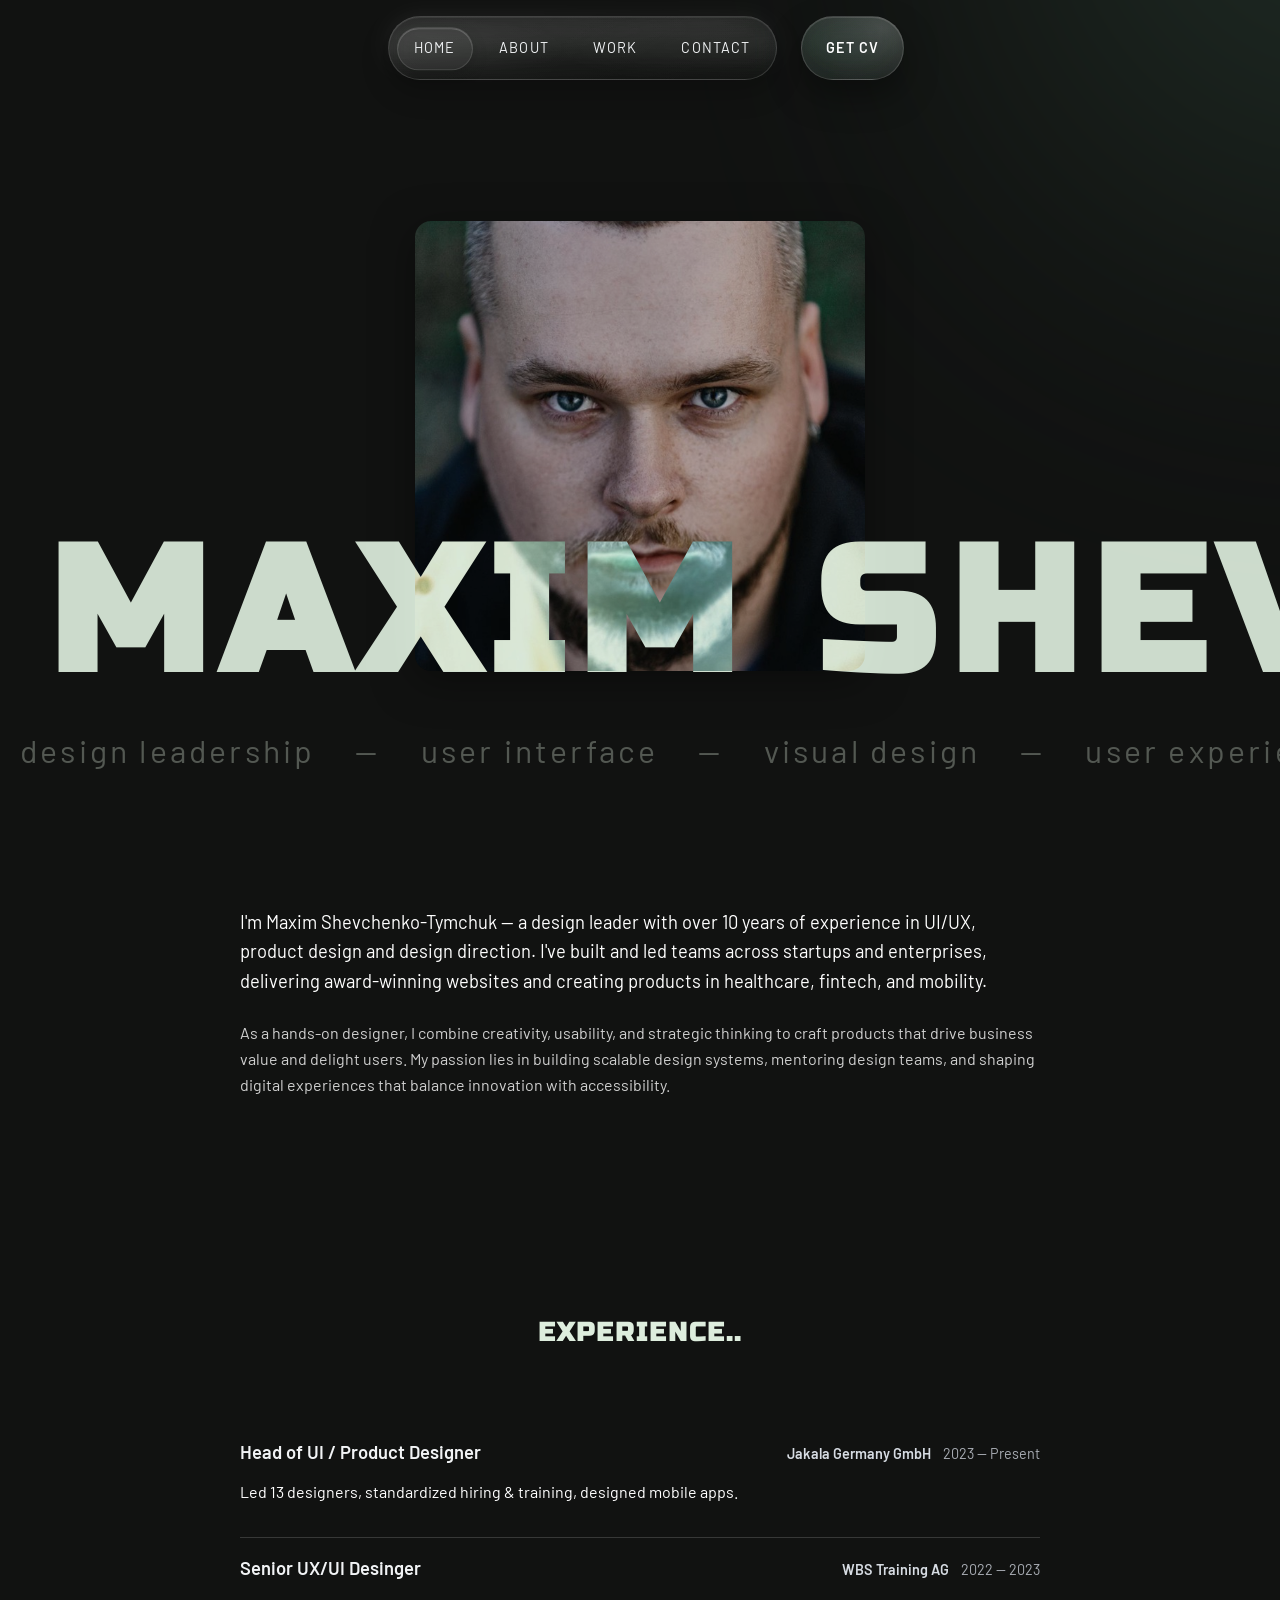
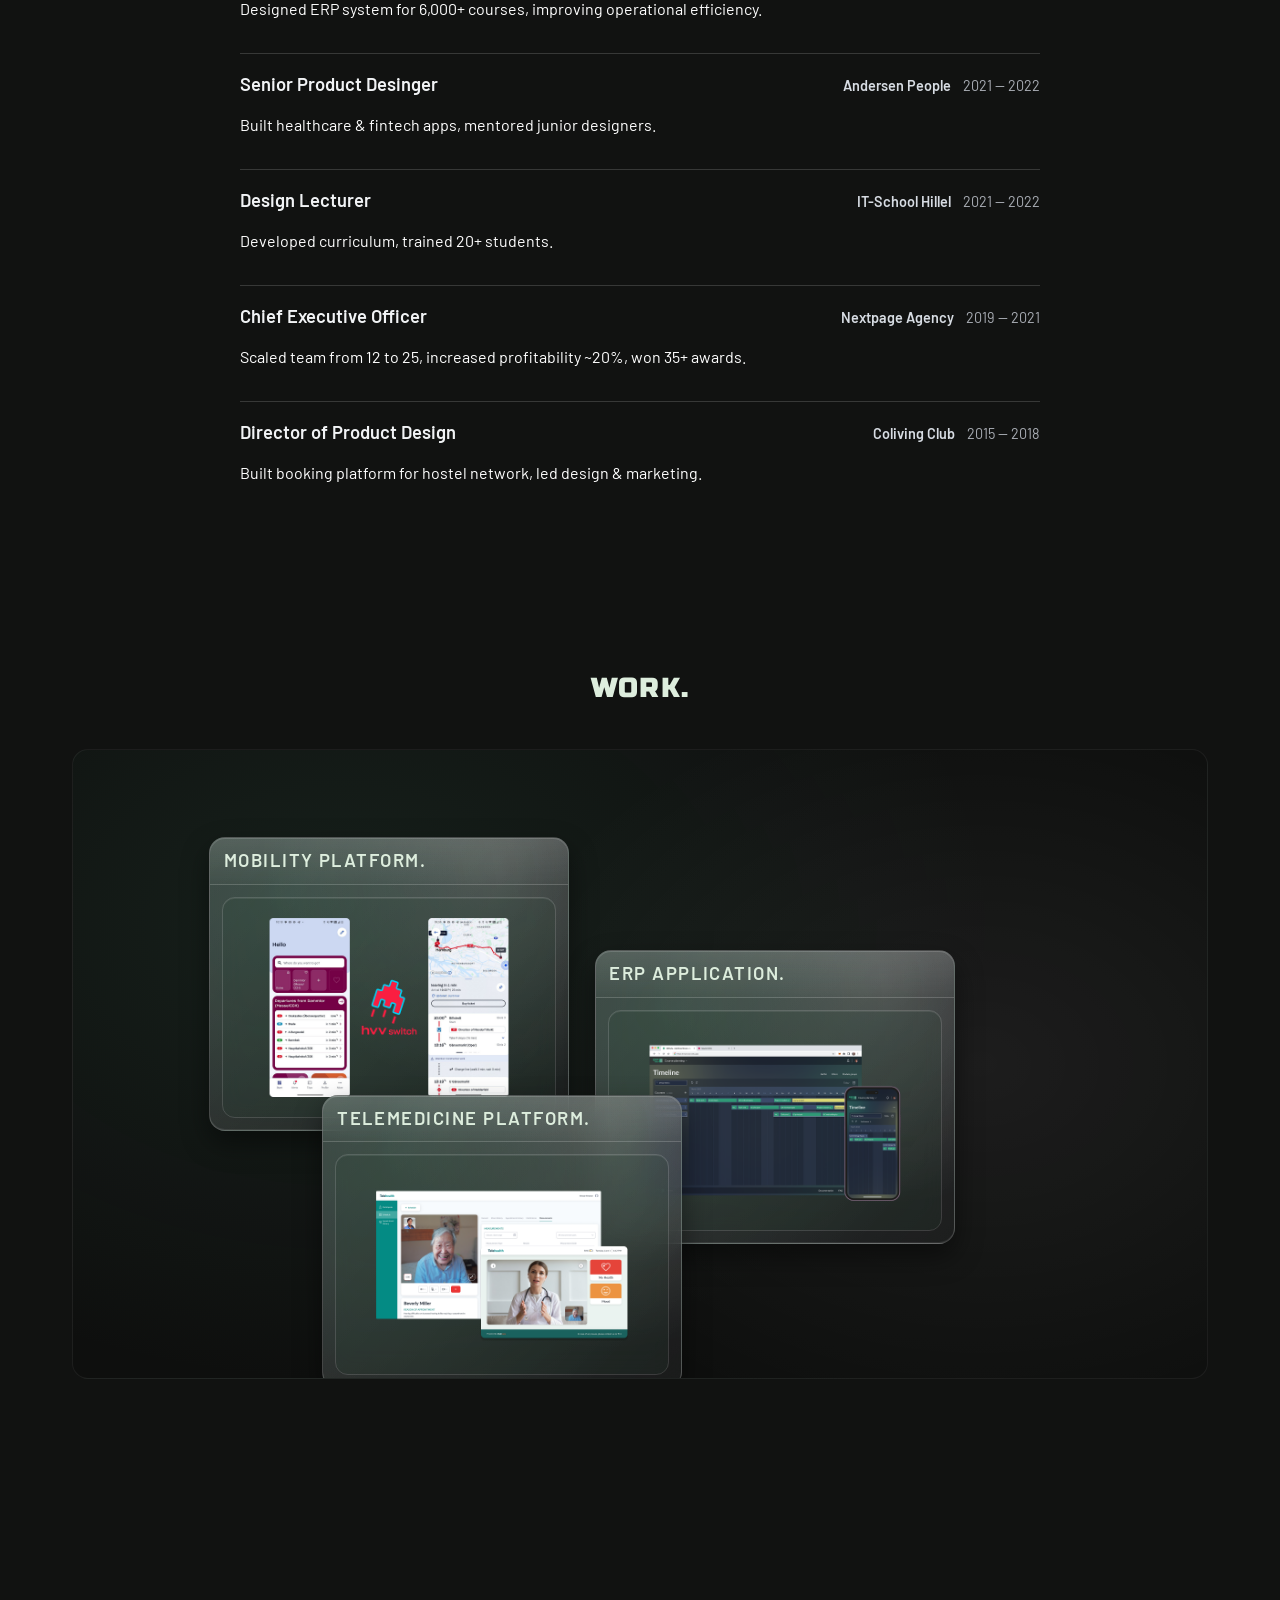
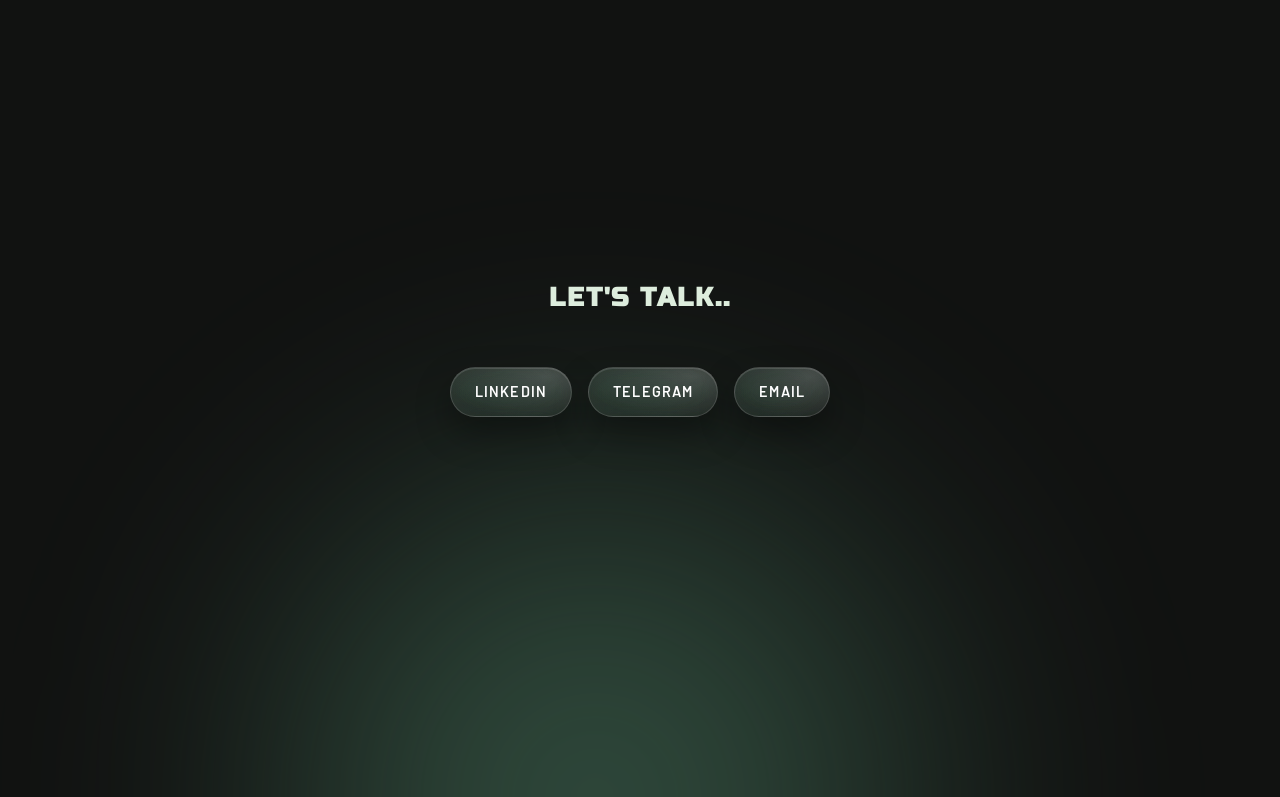
==== index.html @ 1dfc1a4d "Align mobile CV icon with hamburger" ====
<!DOCTYPE html>
<html lang="en">
<head>
  <meta charset="UTF-8">
  <meta name="viewport" content="width=device-width, initial-scale=1.0">
  <meta name="description" content="Maxim Shevchenko-Tymchuk - Design leader with over 10 years of experience in UI/UX, product design and design direction.">
  <meta name="keywords" content="UI/UX Designer, Product Designer, Design Leader, Digital Design">
  <meta name="author" content="Maxim Shevchenko-Tymchuk">
  
  <!-- Open Graph / Facebook -->
  <meta property="og:type" content="website">
  <meta property="og:url" content="https://maximshevchenko.com/">
  <meta property="og:title" content="Maxim Shevchenko-Tymchuk - Digital Designer">
  <meta property="og:description" content="Design leader with over 10 years of experience in UI/UX, product design and design direction.">
  
  <!-- Twitter -->
  <meta property="twitter:card" content="summary_large_image">
  <meta property="twitter:url" content="https://maximshevchenko.com/">
  <meta property="twitter:title" content="Maxim Shevchenko-Tymchuk - Digital Designer">
  <meta property="twitter:description" content="Design leader with over 10 years of experience in UI/UX, product design and design direction.">
  
  <title>Maxim Shevchenko-Tymchuk - Digital Designer</title>
  
  <!-- Google Fonts - Russo One & Barlow -->
  <link rel="preconnect" href="https://fonts.googleapis.com">
  <link rel="preconnect" href="https://fonts.gstatic.com" crossorigin>
  <link href="https://fonts.googleapis.com/css2?family=Russo+One&family=Barlow:wght@100;200;400;500;600;700&display=swap" rel="stylesheet">

  <link rel="icon" href="favicon.png" type="image/png">

  <link rel="stylesheet" href="styles.css">
</head>
<body>
  <!-- Navigation -->
  <div class="nav-rail">
    <nav class="nav">
      <div class="nav-container desktop-nav">
        <ul class="nav-links">
          <li><a href="index.html#home">Home</a></li>
          <li><a href="index.html#about">About</a></li>
          <li><a href="index.html#work">Work</a></li>
          <li><a href="index.html#contact">Contact</a></li>
        </ul>
      </div>
    </nav>
    <a class="btn nav-cta nav-cta--outside" href="Maxim_Shevchenko-Tymchuk_CV_Product-Designer.pdf" target="_blank">Get CV</a>
  </div>

  <div class="mobile-menu" aria-label="Mobile menu">
    <a class="btn nav-cta mobile-nav-cta mobile-nav-cta--outside" href="Maxim_Shevchenko-Tymchuk_CV_Product-Designer.pdf" target="_blank">
      <span class="sr-only">Get CV</span>
      <svg class="mobile-nav-cta-icon" viewBox="0 0 24 24" aria-hidden="true" focusable="false">
        <path d="M12 3v12m0 0 4-4m-4 4-4-4M6 18h12" stroke="currentColor" stroke-width="1.5" stroke-linecap="round" stroke-linejoin="round" />
      </svg>
    </a>
    <div class="mobile-menu-shell">
      <div class="mobile-menu-bar">
        <button class="mobile-menu-toggle" type="button" aria-label="Toggle menu" aria-expanded="false">
          <span class="hamburger-lines" aria-hidden="true">
            <span class="line"></span>
            <span class="line"></span>
            <span class="line"></span>
          </span>
        </button>
      </div>
      <ul class="mobile-nav-links" aria-hidden="true" role="menu">
        <li><a href="index.html#home">Home</a></li>
        <li><a href="index.html#about">About</a></li>
        <li><a href="index.html#work">Work</a></li>
        <li><a href="index.html#contact">Contact</a></li>
      </ul>
    </div>
  </div>

  <!-- Hero Section -->
  <section class="hero" id="home">
    <div class="container">
      <div class="hero-content">
        <div class="hero-image-wrapper">
          <img src="portrait.jpg" alt="Maxim Shevchenko-Tymchuk" class="hero-image">
        </div>
      </div>
    </div>
    <div class="hero-text-container">
      <div class="hero-name-scroll">
        <div class="scroll-text">
          <span>MAXIM SHEVCHENKO-TYMCHUK</span>
          <span>MAXIM SHEVCHENKO-TYMCHUK</span>
          <span>MAXIM SHEVCHENKO-TYMCHUK</span>
        </div>
      </div>
      <div class="skills-strip-scroll">
        <div class="scroll-skills">
          <span class="skill-item">design leadership</span><span class="skill-dash"> — </span><span class="skill-item">user interface</span><span class="skill-dash"> — </span><span class="skill-item">visual design</span><span class="skill-dash"> — </span><span class="skill-item">user experience</span><span class="skill-dash"> — </span><span class="skill-item">product design</span><span class="skill-dash"> — </span>
          <span class="skill-item">design leadership</span><span class="skill-dash"> — </span><span class="skill-item">user interface</span><span class="skill-dash"> — </span><span class="skill-item">visual design</span><span class="skill-dash"> — </span><span class="skill-item">user experience</span><span class="skill-dash"> — </span><span class="skill-item">product design</span><span class="skill-dash"> — </span>
          <span class="skill-item">design leadership</span><span class="skill-dash"> — </span><span class="skill-item">user interface</span><span class="skill-dash"> — </span><span class="skill-item">visual design</span><span class="skill-dash"> — </span><span class="skill-item">user experience</span><span class="skill-dash"> — </span><span class="skill-item">product design</span><span class="skill-dash"> — </span>
        </div>
      </div>
    </div>
  </section>

  <section class="work-mobile-section" aria-label="Work projects mobile">
    <div class="container">
      <header class="mobile-work__header">
        <h2 class="section-heading">work</h2>
      </header>
      <div class="mobile-work__list">
        <article class="mobile-work-card">
          <img src="thumb_switch.png" alt="Mobility Platform preview" class="mobile-work-card__thumb">
          <div class="mobile-work-card__content">
            <h3 class="mobile-work-card__title">Mobility Platform</h3>
            <p class="mobile-work-card__text">Led design for Hamburg’s hvv switch mobility platform that blends public transport with shared mobility.</p>
          </div>
        </article>
        <article class="mobile-work-card">
          <img src="thumb_erp.png" alt="ERP Application preview" class="mobile-work-card__thumb">
          <div class="mobile-work-card__content">
            <h3 class="mobile-work-card__title">ERP Application</h3>
            <p class="mobile-work-card__text">Delivered end-to-end research, UX, and UI for a large-scale training ERP that streamlined operations.</p>
          </div>
        </article>
        <article class="mobile-work-card">
          <img src="thumb_medicare.png" alt="Telemedicine Platform preview" class="mobile-work-card__thumb">
          <div class="mobile-work-card__content">
            <h3 class="mobile-work-card__title">Telemedicine Platform</h3>
            <p class="mobile-work-card__text">Built a multi-device telemedicine experience with intuitive patient and clinician workflows.</p>
          </div>
        </article>
      </div>
    </div>
  </section>

  <!-- About Preview Section -->
  <section class="section" id="about">
    <div class="container">
      <div class="about-preview">
        <p>I'm Maxim Shevchenko-Tymchuk — a design leader with over 10 years of experience in UI/UX, product design and design direction. I've built and led teams across startups and enterprises, delivering award-winning websites and creating products in healthcare, fintech, and mobility.</p>
        <p>As a hands-on designer, I combine creativity, usability, and strategic thinking to craft products that drive business value and delight users. My passion lies in building scalable design systems, mentoring design teams, and shaping digital experiences that balance innovation with accessibility.</p>
      </div>
    </div>
  </section>

  <!-- Experience Section -->
  <section class="section" id="experience">
    <div class="container">
      <div class="experience-section">
        <div class="experience-heading">
          <h2 class="section-heading">experience.</h2>
        </div>
        <div class="experience-list">
          <div class="experience-item">
            <div class="experience-header">
              <div class="experience-role">Head of UI / Product Designer</div>
              <div class="experience-meta">
                <span class="experience-org">Jakala Germany GmbH</span>
                <span class="experience-period">2023 — Present</span>
              </div>
            </div>
            <p class="experience-description">Led 13 designers, standardized hiring &amp; training, designed mobile apps.</p>
          </div>
          <div class="experience-item">
            <div class="experience-header">
              <div class="experience-role">Senior UX/UI Desinger</div>
              <div class="experience-meta">
                <span class="experience-org">WBS Training AG</span>
                <span class="experience-period">2022 — 2023</span>
              </div>
            </div>
            <p class="experience-description">Designed ERP system for 6,000+ courses, improving operational efficiency.</p>
          </div>
          <div class="experience-item">
            <div class="experience-header">
              <div class="experience-role">Senior Product Desinger</div>
              <div class="experience-meta">
                <span class="experience-org">Andersen People</span>
                <span class="experience-period">2021 — 2022</span>
              </div>
            </div>
            <p class="experience-description">Built healthcare &amp; fintech apps, mentored junior designers.</p>
          </div>
          <div class="experience-item">
            <div class="experience-header">
              <div class="experience-role">Design Lecturer</div>
              <div class="experience-meta">
                <span class="experience-org">IT-School Hillel</span>
                <span class="experience-period">2021 — 2022</span>
              </div>
            </div>
            <p class="experience-description">Developed curriculum, trained 20+ students.</p>
          </div>
          <div class="experience-item">
            <div class="experience-header">
              <div class="experience-role">Chief Executive Officer</div>
              <div class="experience-meta">
                <span class="experience-org">Nextpage Agency</span>
                <span class="experience-period">2019 — 2021</span>
              </div>
            </div>
            <p class="experience-description">Scaled team from 12 to 25, increased profitability ~20%, won 35+ awards.</p>
          </div>
          <div class="experience-item">
            <div class="experience-header">
              <div class="experience-role">Director of Product Design</div>
              <div class="experience-meta">
                <span class="experience-org">Coliving Club</span>
                <span class="experience-period">2015 — 2018</span>
              </div>
            </div>
            <p class="experience-description">Built booking platform for hostel network, led design &amp; marketing.</p>
          </div>
        </div>
      </div>
    </div>
  </section>

  <!-- Work Section -->
  <section id="work">
    <section class="work-desktop-section" aria-label="Work projects desktop">
      <div class="container">
        <div class="desktop-shell">
          <header class="desktop-shell__header">
            <h2 class="section-heading desktop-shell__title">work</h2>
          </header>

          <div class="desktop-stage" aria-live="polite">
            <article class="desktop-panel" data-panel="mobility" style="--panel-top: 14%; --panel-left: 12%;" tabindex="0" role="button" aria-label="Open Mobility Platform project">
              <header class="desktop-panel__bar" aria-label="Mobility Platform window">
                <p class="desktop-panel__title section-subheading">Mobility Platform</p>
              </header>
              <div class="desktop-panel__body">
                <img src="thumb_switch.png" alt="Preview of Mobility Platform interface">
              </div>
            </article>

            <article class="desktop-panel" data-panel="erp" style="--panel-top: 32%; --panel-left: 46%;" tabindex="0" role="button" aria-label="Open ERP Application project">
              <header class="desktop-panel__bar" aria-label="ERP Application window">
                <p class="desktop-panel__title section-subheading">ERP Application</p>
              </header>
              <div class="desktop-panel__body">
                <img src="thumb_erp.png" alt="Preview of ERP application dashboard">
              </div>
            </article>

            <article class="desktop-panel" data-panel="telemedicine" style="--panel-top: 55%; --panel-left: 22%;" tabindex="0" role="button" aria-label="Open Telemedicine Platform project">
              <header class="desktop-panel__bar" aria-label="Telemedicine Platform window">
                <p class="desktop-panel__title section-subheading">Telemedicine Platform</p>
              </header>
              <div class="desktop-panel__body">
                <img src="thumb_medicare.png" alt="Preview of telemedicine platform UI">
              </div>
            </article>
          </div>
        </div>
      </div>
    </section>

    <section class="work-mobile-section" aria-label="Work projects mobile">
      <div class="container">
        <header class="mobile-work__header">
          <h2 class="section-heading">work</h2>
        </header>
        <div class="mobile-work__list">
          <article class="mobile-work-card">
            <img src="thumb_switch.png" alt="Mobility Platform preview" class="mobile-work-card__thumb">
            <div class="mobile-work-card__content">
              <h3 class="mobile-work-card__title">Mobility Platform</h3>
              <p class="mobile-work-card__text">Led design for Hamburg’s hvv switch mobility platform that blends public transport with shared mobility.</p>
            </div>
          </article>
          <article class="mobile-work-card">
            <img src="thumb_erp.png" alt="ERP Application preview" class="mobile-work-card__thumb">
            <div class="mobile-work-card__content">
              <h3 class="mobile-work-card__title">ERP Application</h3>
              <p class="mobile-work-card__text">Delivered end-to-end research, UX, and UI for a large-scale training ERP that streamlined operations.</p>
            </div>
          </article>
          <article class="mobile-work-card">
            <img src="thumb_medicare.png" alt="Telemedicine Platform preview" class="mobile-work-card__thumb">
            <div class="mobile-work-card__content">
              <h3 class="mobile-work-card__title">Telemedicine Platform</h3>
              <p class="mobile-work-card__text">Built a multi-device telemedicine experience with intuitive patient and clinician workflows.</p>
            </div>
          </article>
        </div>
      </div>
    </section>
  </section>

  <div class="project-modal" aria-hidden="true">
    <div class="project-modal__content" role="dialog" aria-modal="true" aria-label="Project details">
      <div class="project-modal__backdrop"></div>
      <button class="project-modal__close" type="button" aria-label="Close project details">×</button>

      <div class="project-modal__header">
        <h3 class="project-modal__title"></h3>
        <ul class="project-modal__meta"></ul>
      </div>

      <div class="project-modal__summary-row">
        <figure class="project-modal__thumb-card">
          <img class="project-modal__thumb" src="" alt="Project preview" loading="lazy">
        </figure>

        <div class="project-modal__accordion" data-open="false">
          <div class="project-modal__description" aria-label="Project description"></div>
          <a class="project-modal__accordion-toggle" href="#" aria-expanded="false">Read more</a>
        </div>
      </div>

      <div class="project-modal__gallery" aria-label="Project gallery"></div>
    </div>
  </div>

  <!-- CTA Section -->
  <section class="section cta-section" id="contact">
    <div class="container">
      <h2 class="cta-heading">let's talk.</h2>
      <div class="cta-links">
        <a href="https://www.linkedin.com/in/maximkich/" target="_blank" class="btn">LINKEDIN</a>
        <a href="https://t.me/maximkich" target="_blank" class="btn">TELEGRAM</a>
        <a href="mailto:i.am@maximshevchenko.com" class="btn">EMAIL</a>
      </div>
    </div>

  </section>

  <script src="script.js"></script>
</body>
</html>
---- styles.css ----
/* Design Tokens - Converted from maxim_styles.json */

:root {
  /* Colors */
  --bg: #111211;
  --fg: #F1F3F5;
  --muted: #A7ABB2;
  --accent: #274133;
  --card: #111316;
  --lines: rgba(255, 255, 255, 0.06);
  --maxw: 1200px;
  
  /* Typography */
  --font-display: 'Russo One', ui-sans-serif, system-ui, -apple-system, 'Segoe UI', Roboto, Helvetica, Arial, sans-serif;
  --font-body: 'Barlow', ui-sans-serif, system-ui, -apple-system, 'Segoe UI', Roboto, Helvetica, Arial, sans-serif;
  
  --font-weight-regular: 400;
  --font-weight-semibold: 600;
  --font-weight-bold: 700;
  --font-weight-extrabold: 800;
  --font-weight-black: 900;
  
  --line-height-tight: 1.6;
  --line-height-snug: 1.6;
  --line-height-normal: 1.6;
  
  --font-size-display-hero: clamp(2.2rem, 6.2vw, 6rem);
  --font-size-h1: clamp(2rem, 4vw, 3rem);
  --font-size-h2: clamp(1.2rem, 2.2vw, 1.6rem);
  --font-size-h3: 1.15rem;
  --font-size-body: 1rem;
  --font-size-small: 0.9rem;
  
  --letter-spacing-wide: 0.02em;
  --letter-spacing-kicker: 0.08em;
  
  /* Spacing */
  --spacing-0: 0;
  --spacing-1: 0.25rem;
  --spacing-2: 0.5rem;
  --spacing-3: 0.75rem;
  --spacing-4: 1rem;
  --spacing-5: 1.25rem;
  --spacing-6: 1.5rem;
  --spacing-7: 2rem;
  --spacing-8: 3rem;
  --spacing-9: 4rem;
  --spacing-10: 6rem;
  
  /* Radii */
  --radius-sm: 0.6rem;
  --radius-md: 0.8rem;
  --radius-lg: 1rem;
  --radius-pill: 999px;
  
  /* Shadows */
  --shadow-card: 0 10px 30px rgba(0, 0, 0, 0.35);
  
  /* Layout */
  --grid-columns: 12;
  --grid-gap: 1.2rem;
  --breakpoint-md: 960px;
  --breakpoint-sm: 860px;

  --project-thumb-height: 230px;

  /* Nav */
  --nav-height: 64px;
  --nav-radius: 32px;
  --nav-bg: color-mix(in hsl, #0B0C0E 70%, transparent);
  --nav-gap: calc(var(--spacing-7) + 0.35rem);

  --mobile-control-size: 40px;
}

/* Reset & Base Styles */
* {
  margin: 0;
  padding: 0;
  box-sizing: border-box;
}

html {
  scroll-behavior: smooth;
  overflow-x: hidden;
}

body {
  font-family: var(--font-body);
  font-size: var(--font-size-body);
  line-height: var(--line-height-normal);
  color: var(--fg);
  background-color: var(--bg);
  -webkit-font-smoothing: antialiased;
  -moz-osx-font-smoothing: grayscale;
  position: relative;
  overflow-x: hidden;
  padding-top: calc(var(--nav-height) + var(--spacing-4));
  padding-bottom: 0;
  min-height: 100vh;
  display: flex;
  flex-direction: column;
}

body.modal-open {
  overflow: hidden;
}

body::before {
  content: '';
  position: absolute;
  top: -55vh;
  right: -45vw;
  width: clamp(520px, 68vw, 880px);
  aspect-ratio: 1;
  background: radial-gradient(circle at 40% 40%, rgba(72, 118, 94, 0.6), rgba(72, 118, 94, 0.32), transparent 70%);
  filter: blur(140px);
  opacity: 0.6;
  z-index: 0;
  pointer-events: none;
  animation: float-orb 16s ease-in-out infinite alternate;
}

body::after {
  content: none;
}

/* Typography */
h1, h2, h3, h4, h5, h6 {
  font-family: var(--font-display);
  font-weight: var(--font-weight-bold);
  line-height: var(--line-height-normal);
  letter-spacing: var(--letter-spacing-wide);
  color: var(--fg);
}

h1 {
  font-size: var(--font-size-h1);
}

h2 {
  font-size: var(--font-size-h2);
  text-transform: uppercase;
  letter-spacing: var(--letter-spacing-kicker);
}

h3 {
  font-size: var(--font-size-h3);
}

p {
  margin-bottom: var(--spacing-4);
  line-height: var(--line-height-normal);
}

a {
  color: var(--fg);
  text-decoration: none;
  transition: opacity 0.2s ease;
}

a:hover {
  opacity: 0.7;
}

.sr-only {
  position: absolute;
  width: 1px;
  height: 1px;
  padding: 0;
  margin: -1px;
  overflow: hidden;
  clip: rect(0, 0, 0, 0);
  white-space: nowrap;
  border: 0;
}

/* Navigation */
.nav-rail {
  position: fixed;
  top: var(--spacing-4);
  left: 0;
  width: 100%;
  display: flex;
  justify-content: center;
  align-items: center;
  gap: var(--spacing-3);
  padding: 0 var(--spacing-4);
  z-index: 1000;
  overflow: visible;
}

.nav {
  position: relative;
  width: auto;
  z-index: 1;
  display: flex;
  justify-content: center;
  align-items: center;
  padding: 0;
  height: auto;
  pointer-events: none;
}

.nav-container {
  position: relative;
  width: auto;
  max-width: min(var(--maxw), calc(100% - 1.5rem));
  margin: 0 auto;
  padding: var(--spacing-2) calc(var(--nav-gap) * 0.9);
  min-height: var(--nav-height);
  display: inline-flex;
  align-items: center;
  justify-content: center;
  gap: var(--nav-gap);
  background: linear-gradient(145deg, rgba(255, 255, 255, 0.04), rgba(255, 255, 255, 0.01)),
              radial-gradient(160% 180% at 18% 20%, rgba(255, 255, 255, 0.06), transparent 58%),
              radial-gradient(140% 150% at 80% 10%, rgba(255, 255, 255, 0.05), transparent 50%);
  border-radius: var(--nav-radius);
  border: 1px solid rgba(255, 255, 255, 0.16);
  box-shadow: 0 12px 28px rgba(0, 0, 0, 0.22), inset 0 1px 0 rgba(255, 255, 255, 0.08);
  backdrop-filter: blur(12px) saturate(130%) contrast(104%);
  -webkit-backdrop-filter: blur(12px) saturate(130%) contrast(104%);
  pointer-events: auto;
}

.nav-container::before {
  content: '';
  position: absolute;
  inset: -1px;
  border-radius: inherit;
  background:
    radial-gradient(110% 120% at 12% 22%, rgba(255, 255, 255, 0.14), transparent 55%),
    radial-gradient(120% 140% at 82% 8%, rgba(255, 255, 255, 0.1), transparent 55%);
  filter: blur(10px) saturate(150%);
  opacity: 0.6;
  mix-blend-mode: screen;
  pointer-events: none;
  z-index: 0;
}

.nav-container::after {
  content: '';
  position: absolute;
  inset: 0;
  border-radius: inherit;
  background:
    radial-gradient(130% 150% at 0% 50%, rgba(255, 255, 255, 0.12), transparent 35%),
    radial-gradient(140% 160% at 100% 50%, rgba(255, 255, 255, 0.1), transparent 40%);
  mix-blend-mode: screen;
  opacity: 0.48;
  pointer-events: none;
  z-index: 0;
}

.nav-indicator {
  position: absolute;
  top: 50%;
  left: 0;
  height: 70%;
  min-width: 4rem;
  border-radius: calc(var(--nav-radius) - 10px);
  background: rgba(255, 255, 255, 0.06);
  box-shadow: inset 0 1px 0 rgba(255, 255, 255, 0.2),
              0 6px 16px rgba(0, 0, 0, 0.15);
  border: 1px solid rgba(255, 255, 255, 0.12);
  backdrop-filter: none;
  -webkit-backdrop-filter: none;
  transform: translateY(-50%);
  transition: left 0.38s ease, width 0.38s ease, opacity 0.25s ease;
  opacity: 0;
  pointer-events: none;
  z-index: 1;
}

.nav-links {
  display: flex;
  gap: var(--nav-gap);
  list-style: none;
  text-transform: uppercase;
  font-size: var(--font-size-small);
  font-weight: var(--font-weight-regular);
  letter-spacing: var(--letter-spacing-kicker);
  align-items: center;
  justify-content: center;
}

.nav-links a {
  color: var(--fg);
  transition: opacity 0.2s ease, color 0.2s ease;
  position: relative;
  padding: 0.18rem 0.2rem;
  display: inline-block;
  z-index: 2;
}

.nav-links a:hover {
  opacity: 1;
}

.nav-actions {
  display: flex;
  align-items: stretch;
  height: 100%;
  z-index: 2;
}

.nav-cta {
  display: inline-flex;
  align-items: center;
  justify-content: center;
  min-height: var(--nav-height);
  padding: var(--spacing-2) var(--spacing-6);
  font-size: var(--font-size-small);
  letter-spacing: var(--letter-spacing-kicker);
}

.nav-cta::after {
  content: '';
  position: absolute;
  inset: -45%;
  background: radial-gradient(140% 140% at var(--glow-x, 50%) var(--glow-y, 50%), rgba(70, 132, 104, 0.6), transparent 60%);
  opacity: 0.12;
  transition: opacity 0.25s ease;
  pointer-events: none;
  mix-blend-mode: screen;
}

.nav-cta:hover,
.nav-cta:focus-visible {
  transform: scale(1.02);
  opacity: 1;
}

.nav-cta:hover::after,
.nav-cta:focus-visible::after {
  opacity: 0.4;
}

.nav-cta--outside {
  flex-shrink: 0;
  z-index: 2;
}


.mobile-menu {
  position: fixed;
  bottom: var(--spacing-4);
  left: var(--spacing-4);
  z-index: 1200;
  display: none;
  align-items: flex-end;
  gap: var(--spacing-3);
  isolation: isolate;
}

@supports (top: env(safe-area-inset-top)) {
  .mobile-menu {
    bottom: calc(var(--spacing-4) + env(safe-area-inset-bottom));
    left: calc(var(--spacing-4) + env(safe-area-inset-left));
  }
}

.mobile-menu-shell {
  position: relative;
  display: inline-flex;
  flex-direction: column;
  align-items: stretch;
  justify-content: center;
  gap: var(--spacing-2);
  padding: var(--spacing-4);
  width: fit-content;
  height: fit-content;
  border-radius: 32px;
  border: 1px solid rgba(255, 255, 255, 0.12);
  background: linear-gradient(145deg, rgba(255, 255, 255, 0.08), rgba(255, 255, 255, 0.02)),
              radial-gradient(160% 160% at 82% 18%, rgba(255, 255, 255, 0.14), transparent 55%),
              radial-gradient(140% 160% at 25% 50%, rgba(255, 255, 255, 0.12), transparent 60%);
  box-shadow: 0 16px 44px rgba(0, 0, 0, 0.35), inset 0 1px 0 rgba(255, 255, 255, 0.08);
  backdrop-filter: blur(14px) saturate(150%);
  -webkit-backdrop-filter: blur(14px) saturate(150%);
  pointer-events: auto;
  overflow: hidden;
  transform-origin: bottom left;
  will-change: transform, padding, gap, box-shadow, border-radius, min-width;
  transition:
    padding 0.55s cubic-bezier(0.24, 0.82, 0.13, 1),
    gap 0.55s cubic-bezier(0.24, 0.82, 0.13, 1),
    box-shadow 0.6s cubic-bezier(0.19, 1, 0.22, 1),
    border-radius 0.6s cubic-bezier(0.19, 1, 0.22, 1),
    min-width 0.55s cubic-bezier(0.24, 0.82, 0.13, 1),
    transform 0.6s cubic-bezier(0.19, 1, 0.22, 1),
    backdrop-filter 0.65s cubic-bezier(0.19, 1, 0.22, 1),
    -webkit-backdrop-filter 0.65s cubic-bezier(0.19, 1, 0.22, 1),
    filter 0.5s ease;
}

.mobile-menu-bar {
  display: flex;
  justify-content: center;
  align-items: center;
  gap: var(--spacing-3);
  width: 100%;
}

.mobile-menu-shell::before {
  content: '';
  position: absolute;
  inset: -1px;
  border-radius: inherit;
  background:
    radial-gradient(140% 160% at 15% 50%, rgba(255, 255, 255, 0.18), transparent 45%),
    radial-gradient(120% 140% at 90% 20%, rgba(255, 255, 255, 0.26), transparent 55%),
    conic-gradient(from 160deg at 80% 50%, rgba(255, 255, 255, 0.16), rgba(255, 255, 255, 0.05), rgba(255, 255, 255, 0.2), rgba(255, 255, 255, 0.05));
  filter: blur(16px) saturate(150%);
  opacity: 0.7;
  pointer-events: none;
}

.mobile-menu-toggle {
  position: relative;
  display: grid;
  place-items: center;
  align-content: center;
  cursor: pointer;
  padding: 0;
  width: var(--mobile-control-size);
  height: var(--mobile-control-size);
  border: none;
  background: none;
  color: inherit;
  appearance: none;
  flex-shrink: 0;
}

.mobile-menu-toggle:hover {
  transform: translateY(-1px);
}

.mobile-menu-toggle:focus-visible {
  outline: 2px solid rgba(255, 255, 255, 0.6);
  outline-offset: 4px;
}

.hamburger-lines {
  position: absolute;
  inset: 0;
  margin: auto;
  width: 20px;
  height: 16px;
  display: inline-block;
  transition: transform 0.45s ease;
}

.hamburger-lines .line {
  position: absolute;
  left: 0;
  right: 0;
  margin: 0 auto;
  width: 100%;
  height: 2px;
  background: currentColor;
  border-radius: var(--radius-pill);
  transition: transform 0.35s ease, opacity 0.3s ease;
}

.hamburger-lines .line:nth-child(1) {
  top: 2px;
}

.hamburger-lines .line:nth-child(2) {
  top: 7px;
}

.hamburger-lines .line:nth-child(3) {
  bottom: 2px;
}

.mobile-menu-toggle.open .line:nth-child(1) {
  transform: translateY(5px) rotate(45deg);
}

.mobile-menu-toggle.open .line:nth-child(2) {
  opacity: 0;
}

.mobile-menu-toggle.open .line:nth-child(3) {
  transform: translateY(-5px) rotate(-45deg);
}

.mobile-nav-links {
  list-style: none;
  position: relative;
  margin-top: 0;
  margin-bottom: 0;
  padding: 0;
  width: 0;
  background: none;
  border: none;
  box-shadow: none;
  backdrop-filter: none;
  -webkit-backdrop-filter: none;
  display: flex;
  flex-direction: column;
  gap: 0;
  align-items: flex-end;
  text-align: right;
  opacity: 0;
  max-height: 0;
  transform: translateY(-6px);
  pointer-events: none;
  overflow: hidden;
  transform-origin: bottom right;
  filter: blur(12px) saturate(90%);
  will-change: opacity, transform, max-height, margin-bottom, filter;
  transition:
    opacity 0.5s cubic-bezier(0.25, 0.8, 0.25, 1),
    transform 0.55s cubic-bezier(0.21, 0.88, 0.26, 0.99),
    max-height 0.6s cubic-bezier(0.21, 0.88, 0.26, 0.99),
    margin-bottom 0.45s ease,
    filter 0.55s cubic-bezier(0.21, 0.88, 0.26, 0.99);
}

.mobile-nav-links a {
  font-size: var(--font-size-body);
  letter-spacing: var(--letter-spacing-kicker);
  text-transform: uppercase;
  color: var(--fg);
  display: inline-block;
  padding: 0.1rem 0;
  position: relative;
  transition: opacity 0.2s ease;
}

.mobile-nav-links a::after {
  content: '';
  position: absolute;
  left: 50%;
  bottom: -0.18rem;
  width: 0;
  height: 1px;
  background: currentColor;
  transition: width 0.3s ease, left 0.3s ease;
  opacity: 0.9;
}

.mobile-nav-links a:hover::after,
.mobile-nav-links a:focus-visible::after,
.mobile-nav-links a.active::after {
  width: 100%;
  left: 0;
}

.mobile-menu.open .mobile-menu-shell {
  gap: var(--spacing-3);
  padding: var(--spacing-4);
  min-width: 240px;
  border-radius: 32px;
  box-shadow: 0 20px 48px rgba(0, 0, 0, 0.4), inset 0 1px 0 rgba(255, 255, 255, 0.1);
  align-items: stretch;
  transform: translateY(2px) scale(1.02);
  backdrop-filter: blur(16px) saturate(165%);
  -webkit-backdrop-filter: blur(16px) saturate(165%);
  filter: drop-shadow(0 12px 28px rgba(0, 0, 0, 0.28));
}

.mobile-menu.open .mobile-nav-links {
  opacity: 1;
  max-height: 500px;
  transform: translateY(0);
  margin-bottom: var(--spacing-2);
  width: 100%;
  padding: 0 var(--spacing-1) var(--spacing-1);
  gap: var(--spacing-3);
  pointer-events: auto;
  filter: blur(0) saturate(110%);
}

.mobile-nav-cta {
  width: auto;
  justify-content: center;
  padding: 0.65rem 1.2rem;
  font-size: var(--font-size-small);
}

.mobile-nav-cta.mobile-nav-cta--outside {
  display: inline-flex;
  align-items: center;
  justify-content: center;
  width: var(--mobile-control-size);
  height: var(--mobile-control-size);
  padding: 0;
  line-height: 1;
  font-size: 0;
  flex-shrink: 0;
  box-shadow: 0 10px 30px rgba(0, 0, 0, 0.35);
}

.mobile-nav-cta-icon {
  width: 18px;
  height: 18px;
}

/* Container */
.container {
  max-width: var(--maxw);
  margin: 0 auto;
  padding: 0 var(--spacing-4);
}

/* Hero Section */
.hero {
  padding: clamp(3rem, 8vw, 6rem) 0;
  position: relative;
  overflow: hidden;
  min-height: 60vh;
  display: flex;
  align-items: center;
}

.hero .container {
  position: relative;
}

.hero-content {
  position: relative;
  z-index: 2;
  width: 100%;
  padding: 0 var(--spacing-4);
  display: flex;
  flex-direction: column;
  align-items: center;
  justify-content: center;
}

.hero-image-wrapper {
  position: relative;
  display: flex;
  flex-direction: column;
  align-items: center;
  justify-content: center;
  width: 100%;
  min-height: 60vh;
}

.hero-image {
  position: relative;
  width: auto;
  height: 50vh;
  max-height: 450px;
  aspect-ratio: 1 / 1;
  object-fit: cover;
  object-position: center;
  opacity: 0.75;
  z-index: 1;
  mix-blend-mode: difference;
  filter: grayscale(10%);
  pointer-events: none;
  border-radius: 16px;
  transition: transform 0.1s ease-out;
  will-change: transform;
  box-shadow: 0 10px 40px rgba(0, 0, 0, 0.5), inset 0 0 50px rgba(0, 0, 0, 0.5), inset 0 -25px 70px rgba(0, 0, 0, 0.45);
}

.hero-image-wrapper {
  position: relative;
  display: flex;
  flex-direction: column;
  align-items: center;
  justify-content: center;
  width: 100%;
  min-height: 60vh;
  isolation: isolate;
}

.hero-image::after {
  content: '';
  position: absolute;
  bottom: 0;
  left: 0;
  right: 0;
  height: 30%;
  background: linear-gradient(to top, rgba(0, 0, 0, 0.4) 0%, transparent 100%);
  border-radius: 0 0 16px 16px;
  pointer-events: none;
}


.hero-text-container {
  position: absolute;
  inset: auto 0 4vh 0;
  z-index: 3;
  width: 100%;
  max-width: none;
  background: transparent;
  pointer-events: none;
  mix-blend-mode: difference;
  transform: none;
}

.hero-name-scroll {
  width: 100%;
  overflow: hidden;
  white-space: nowrap;
  margin-bottom: 0;
  position: relative;
  transform: translateY(1.25rem);
}

.scroll-text {
  display: inline-flex;
  animation: scroll-horizontal 35s linear infinite;
  font-family: var(--font-display);
  font-size: clamp(4rem, 15vw, 11rem);
  font-weight: var(--font-weight-black);
  line-height: var(--line-height-tight);
  letter-spacing: 0.08em;
  color: #ddeddd;
  mix-blend-mode: difference;
  text-transform: uppercase;
  position: relative;
  z-index: 3;
  font-kerning: none;
  text-rendering: optimizeSpeed;
}

.scroll-text span {
  display: inline-block;
  padding: 0 var(--spacing-8);
  white-space: nowrap;
  flex-shrink: 0;
  letter-spacing: 0.08em;
}

@keyframes scroll-horizontal {
  0% {
    transform: translateX(0);
  }
  100% {
    transform: translateX(calc(-100% / 3));
  }
}

@keyframes float-orb {
  0% {
    transform: translate3d(-20vw, 2vh, 0) scale(1.02);
  }
  50% {
    transform: translate3d(-12vw, 6vh, 0) scale(0.98);
  }
  100% {
    transform: translate3d(6vw, 4vh, 0) scale(1.04);
  }
}

@keyframes float-orb-bottom {
  0% {
    transform: translate3d(-24vw, -6vh, 0) scale(1.05);
  }
  45% {
    transform: translate3d(4vw, 2vh, 0) scale(0.99);
  }
  100% {
    transform: translate3d(32vw, -3vh, 0) scale(1.08);
  }
}

.skills-strip-scroll {
  width: 100%;
  overflow: hidden;
  white-space: nowrap;
  position: relative;
  margin-top: -0.75rem;
}

.scroll-skills {
  display: inline-flex;
  animation: scroll-horizontal 30s linear infinite;
  font-family: var(--font-body);
  font-size: clamp(1.2rem, 3vw, 2rem);
  font-weight: var(--font-weight-regular);
  line-height: var(--line-height-normal);
  letter-spacing: 0.1em;
  color: #646A63;
  text-transform: lowercase;
  align-items: center;
}

.scroll-skills .skill-item {
  display: inline-block;
  padding: 0 var(--spacing-5);
  white-space: nowrap;
  flex-shrink: 0;
}

.scroll-skills .skill-dash {
  display: inline-block;
  padding: 0 var(--spacing-5);
  white-space: nowrap;
  flex-shrink: 0;
}


/* Sections */
.section {
  padding: var(--spacing-10) 0;
}

.section:first-of-type {
  padding-top: 0;
}

.section-heading {
  font-size: var(--font-size-h2);
  font-weight: var(--font-weight-bold);
  text-transform: uppercase;
  letter-spacing: var(--letter-spacing-kicker);
  margin-bottom: var(--spacing-8);
  color: #ddeddd;
  text-align: center;
}

.section-heading::after {
  content: ".";
}

.section-subheading {
  font-size: var(--font-size-h3);
  font-weight: var(--font-weight-semibold);
  text-transform: uppercase;
  letter-spacing: var(--letter-spacing-kicker);
  color: #ddeddd;
  margin: 0 0 var(--spacing-4);
}

.section-subheading::after {
  content: ".";
}

/* About Preview */
.about-preview {
  max-width: 800px;
  margin: 0 auto;
  text-align: left;
}

.about-preview .btn {
  margin-top: var(--spacing-4);
}

.about-preview p {
  font-size: var(--font-size-body);
  line-height: var(--line-height-normal);
  color: var(--muted);
  margin-bottom: var(--spacing-6);
}

.about-preview p:first-of-type {
  font-size: var(--font-size-h3);
  color: #fff;
}

.about-preview p:nth-of-type(2) {
  color: rgba(255, 255, 255, 0.8);
}

/* Work Cards */
.work-grid {
  display: grid;
  grid-template-columns: repeat(auto-fit, minmax(300px, 1fr));
  gap: var(--grid-gap);
  margin-bottom: var(--spacing-8);
}

.work-card {
  background: var(--card);
  border: 1px solid var(--lines);
  border-radius: var(--radius-lg);
  box-shadow: var(--shadow-card);
  overflow: hidden;
  transition: transform 0.2s ease, box-shadow 0.2s ease;
  cursor: pointer;
}

.work-card:hover {
  transform: translateY(-4px);
  box-shadow: 0 15px 40px rgba(0, 0, 0, 0.45);
  border-color: rgba(255, 255, 255, 0.1);
}

.work-card-image {
  width: 100%;
  aspect-ratio: 16 / 10;
  background: var(--lines);
  display: flex;
  align-items: center;
  justify-content: center;
  color: var(--muted);
  font-size: var(--font-size-small);
  text-align: center;
  padding: var(--spacing-4);
}

.work-card-image img {
  width: 100%;
  height: 100%;
  object-fit: cover;
}

.work-card-content {
  padding: var(--spacing-4) var(--spacing-5) var(--spacing-6);
}

.work-card-category {
  display: inline-block;
  padding: 0.35rem 0.6rem;
  border: 1px solid var(--lines);
  border-radius: var(--radius-pill);
  font-size: var(--font-size-small);
  color: #D7DBE3;
  margin-bottom: var(--spacing-3);
  text-transform: uppercase;
  letter-spacing: var(--letter-spacing-kicker);
  font-weight: var(--font-weight-semibold);
}

.work-card-title {
  font-size: var(--font-size-h3);
  font-weight: var(--font-weight-bold);
  color: var(--fg);
  margin: 0;
  line-height: var(--line-height-snug);
}

/* Work Desktop */
.work-desktop-section {
  padding: clamp(2rem, 6vw, 3.5rem) 0;
  position: relative;
  isolation: isolate;
}

.desktop-shell {
  position: relative;
  min-height: calc(100vh - var(--nav-height) - clamp(2.4rem, 5vw, 4rem));
  width: 100%;
  max-width: var(--maxw);
  margin: 0 auto;
  padding: 0 var(--spacing-4);
  border: none;
  background: transparent;
  box-shadow: none;
}

.desktop-shell__header {
  position: relative;
  z-index: 2;
  display: flex;
  justify-content: center;
  align-items: center;
  padding: 0 0 clamp(0.9rem, 1.8vw, 1.2rem);
  text-align: center;
}

.desktop-shell__title {
  margin: 0;
}

.desktop-stage {
  position: relative;
  z-index: 2;
  min-height: clamp(520px, 70vh, 720px);
  margin-top: clamp(0.8rem, 1.8vw, 1.2rem);
  border-radius: 1rem;
  background: radial-gradient(110% 140% at 24% 28%, rgba(70, 132, 104, 0.14), transparent 52%),
              radial-gradient(90% 120% at 80% 50%, rgba(255, 255, 255, 0.06), transparent 50%),
              rgba(8, 9, 11, 0.25);
  border: 1px solid rgba(255, 255, 255, 0.06);
  overflow: hidden;
}

.desktop-panel {
  position: absolute;
  top: var(--panel-top);
  left: var(--panel-left);
  width: clamp(260px, 32vw, 360px);
  background:
    linear-gradient(130deg, rgba(255, 255, 255, 0.16), rgba(255, 255, 255, 0.05)),
    radial-gradient(160% 180% at 20% 20%, rgba(70, 132, 104, 0.28), transparent 55%),
    radial-gradient(120% 140% at 80% 10%, rgba(255, 255, 255, 0.18), transparent 55%),
    rgba(14, 15, 18, 0.6);
  border-radius: 1rem;
  border: 1px solid rgba(255, 255, 255, 0.18);
  box-shadow:
    0 12px 28px rgba(0, 0, 0, 0.45),
    inset 0 1px 0 rgba(255, 255, 255, 0.15),
    inset 0 -1px 0 rgba(255, 255, 255, 0.08);
  backdrop-filter: blur(16px) saturate(165%);
  -webkit-backdrop-filter: blur(16px) saturate(165%);
  overflow: hidden;
  cursor: grab;
  user-select: none;
  transition: box-shadow 0.2s ease, transform 0.2s ease;
  animation: panel-float 12s ease-in-out infinite alternate;
}

.desktop-panel:active {
  cursor: grabbing;
  transform: translateY(-1px);
  box-shadow: 0 18px 38px rgba(0, 0, 0, 0.5);
}

.desktop-panel.is-dragging {
  box-shadow: 0 22px 48px rgba(0, 0, 0, 0.55);
  transition: none;
  animation: none;
  transform: translate3d(0, 0, 0);
}

.desktop-panel__bar {
  display: flex;
  align-items: center;
  padding: 0.5rem 0.85rem;
  border-bottom: 1px solid rgba(255, 255, 255, 0.08);
  background: linear-gradient(180deg, rgba(255, 255, 255, 0.12), rgba(255, 255, 255, 0.02));
}

.desktop-panel__title {
  margin: 0;
  font-size: var(--font-size-h3);
  letter-spacing: var(--letter-spacing-kicker);
  text-transform: uppercase;
  color: #ddeddd;
}

.desktop-panel__body {
  display: grid;
  gap: var(--spacing-3);
  padding: var(--spacing-3);
}

.desktop-panel__body img {
  --panel-img-scale: 1;
  width: 100%;
  border-radius: 0.8rem;
  border: 1px solid rgba(255, 255, 255, 0.14);
  box-shadow: inset 0 1px 0 rgba(255, 255, 255, 0.1);
  transition: transform 0.35s ease, box-shadow 0.35s ease;
  transform: scale(var(--panel-img-scale));
}

.desktop-panel:hover .desktop-panel__body img {
  --panel-img-scale: 1.06;
  box-shadow: 0 16px 32px rgba(0, 0, 0, 0.32), inset 0 1px 0 rgba(255, 255, 255, 0.12);
}

.desktop-panel:nth-child(2) {
  animation-duration: 14s;
  animation-delay: -2s;
}

.desktop-panel:nth-child(3) {
  animation-duration: 16s;
  animation-delay: -4s;
}

/* Mobile work list */
.work-mobile-section {
  display: none;
  padding: var(--spacing-8) 0;
}

.mobile-work__list {
  display: flex;
  flex-direction: column;
  gap: var(--spacing-4);
}

.mobile-work-card {
  display: grid;
  grid-template-columns: auto 1fr;
  gap: var(--spacing-3);
  align-items: center;
  padding: var(--spacing-3);
  border-radius: var(--radius-lg);
  border: 1px solid var(--lines);
  background: color-mix(in hsl, var(--card) 80%, transparent);
  box-shadow: 0 14px 28px rgba(0, 0, 0, 0.3);
  pointer-events: none;
}

.mobile-work-card__thumb {
  width: 96px;
  height: 96px;
  object-fit: cover;
  border-radius: var(--radius-md);
  border: 1px solid rgba(255, 255, 255, 0.14);
}

.mobile-work-card__content {
  display: flex;
  flex-direction: column;
  gap: var(--spacing-2);
}

.mobile-work-card__title {
  font-size: var(--font-size-h3);
  letter-spacing: var(--letter-spacing-wide);
}

.mobile-work-card__text {
  margin: 0;
  color: var(--muted);
}

@keyframes panel-float {
  0% { transform: translate3d(0, 0, 0); }
  50% { transform: translate3d(8px, -10px, 0); }
  100% { transform: translate3d(-8px, 12px, 0); }
}

@media (max-width: 900px) {
  .desktop-shell {
    width: 100%;
    padding: clamp(0.8rem, 1.6vw, 1.2rem);
  }

  .desktop-stage {
    min-height: 680px;
  }
}

@media (max-width: 720px) {
  .desktop-stage {
    display: grid;
    gap: var(--spacing-4);
    padding: var(--spacing-3);
    border-style: solid;
  }

  .desktop-panel {
    position: relative;
    top: auto;
    left: auto;
    width: 100%;
  }
}

/* Project modal */
.project-modal {
  position: fixed;
  inset: 0;
  display: flex;
  align-items: stretch;
  justify-content: center;
  padding: var(--spacing-7);
  background: color-mix(in hsl, rgba(6, 7, 9, 0.62) 60%, rgba(24, 30, 32, 0.48));
  backdrop-filter: blur(22px) saturate(150%) brightness(102%);
  -webkit-backdrop-filter: blur(22px) saturate(150%) brightness(102%);
  opacity: 0;
  pointer-events: none;
  transition: opacity 0.35s ease;
  z-index: 2000;
}

.project-modal.is-active {
  opacity: 1;
  pointer-events: auto;
}

.project-modal__content {
  position: relative;
  width: min(1100px, 100%);
  max-height: calc(100vh - var(--spacing-7) * 2);
  background: linear-gradient(160deg, rgba(16, 18, 20, 0.9), rgba(12, 13, 15, 0.96));
  border: 1px solid rgba(255, 255, 255, 0.14);
  border-radius: var(--radius-lg);
  box-shadow: 0 28px 64px rgba(0, 0, 0, 0.55), inset 0 1px 0 rgba(255, 255, 255, 0.12);
  overflow-y: auto;
  padding: clamp(1.4rem, 3vw, 2.2rem);
  transform: translateY(28px);
  opacity: 0;
}

.project-modal.is-active .project-modal__content {
  animation: modal-rise 0.45s cubic-bezier(0.2, 0.8, 0.2, 1) forwards;
}

.project-modal__backdrop {
  position: absolute;
  inset: 0;
  background: radial-gradient(120% 140% at 18% 24%, rgba(70, 132, 104, 0.28), transparent 55%),
              radial-gradient(120% 140% at 78% 18%, rgba(255, 255, 255, 0.18), transparent 60%);
  opacity: 0.6;
  filter: blur(4px) saturate(110%);
  pointer-events: none;
}

.project-modal__header {
  text-align: center;
  display: grid;
  gap: var(--spacing-3);
}

.project-modal__title {
  font-size: var(--font-size-h2);
  font-weight: var(--font-weight-bold);
  text-transform: uppercase;
  letter-spacing: var(--letter-spacing-kicker);
  margin: 0 0 var(--spacing-1);
  color: #ddeddd;
  text-align: center;
}

.project-modal__meta {
  list-style: none;
  display: flex;
  flex-wrap: wrap;
  justify-content: center;
  gap: var(--spacing-2);
  padding: 0;
  margin: 0 0 var(--spacing-6);
  padding-bottom: var(--spacing-2);
}

.project-modal__pill {
  padding: 0.5rem 1rem;
  background: transparent;
  border-radius: var(--radius-pill);
  border: 1px solid rgba(255, 255, 255, 0.24);
  font-size: var(--font-size-small);
  color: var(--fg);
  box-shadow: inset 0 1px 0 rgba(255, 255, 255, 0.1);
}

.project-modal__summary-row {
  display: flex;
  gap: clamp(1rem, 2vw, 1.6rem);
  align-items: flex-start;
  justify-content: center;
  flex-wrap: wrap;
}

.project-modal__thumb-card {
  margin: 0;
  padding: 0;
  background: none;
  border: none;
  border-radius: 0;
  box-shadow: none;
  max-width: 280px;
  flex: 0 0 auto;
}

.project-modal__thumb {
  width: 100%;
  max-height: var(--project-thumb-height);
  object-fit: cover;
  display: block;
  border-radius: var(--radius-md);
  box-shadow: 0 18px 38px rgba(0, 0, 0, 0.45);
}

.project-modal__accordion {
  --project-accordion-closed-max: var(--project-thumb-height);
  --project-accordion-open-max: var(--project-thumb-height);
  --project-accordion-description-max: var(--project-thumb-height);
  --project-accordion-description-open-max: var(--project-thumb-height);
  --project-accordion-lines: 6;
  flex: 1 1 320px;
  background: none;
  border: none;
  border-radius: 0;
  padding: clamp(0.75rem, 1.4vw, 1.1rem) 0;
  display: grid;
  grid-template-rows: 1fr auto;
  align-items: start;
  gap: var(--spacing-2);
  position: relative;
  max-height: var(--project-accordion-closed-max);
  overflow: hidden;
  transition: max-height 0.35s ease;
}

.project-modal__accordion.is-open {
  max-height: var(--project-accordion-open-max);
}

.project-modal__description {
  display: -webkit-box;
  -webkit-box-orient: vertical;
  -webkit-line-clamp: var(--project-accordion-lines);
  max-height: var(--project-accordion-description-max);
  overflow: hidden;
  position: relative;
  transition: max-height 0.35s ease;
}

.project-modal__description::after {
  content: none;
}

.project-modal__accordion.is-open .project-modal__description {
  max-height: var(--project-accordion-description-open-max);
  overflow: visible;
  -webkit-line-clamp: unset;
  display: block;
}

.project-modal__description p {
  font-size: clamp(1.08rem, 1.35vw, 1.24rem);
  line-height: 1.78;
  margin: 0;
}

.project-modal__description p + p {
  margin-top: var(--spacing-2);
}

.project-modal__accordion-toggle {
  border: none;
  background: transparent;
  color: var(--fg);
  letter-spacing: 0.01em;
  text-transform: none;
  cursor: pointer;
  transition: color 0.2s ease;
  z-index: 1;
  display: inline-flex;
  align-items: center;
  gap: 0.35rem;
  font-size: clamp(1rem, 1.1vw, 1.08rem);
  text-decoration: underline;
  padding: 0;
  vertical-align: baseline;
  justify-self: start;
  align-self: start;
  text-align: left;
}

.project-modal__accordion-toggle:hover,
.project-modal__accordion-toggle:focus-visible {
  color: rgba(255, 255, 255, 0.8);
}

.project-modal__gallery {
  display: grid;
  gap: var(--spacing-3);
  margin-top: clamp(1.4rem, 2.4vw, 2rem);
}

.project-modal__gallery img {
  width: 100%;
  display: block;
  border: none;
  border-radius: 0;
  object-fit: cover;
  box-shadow: none;
}

.project-modal__close {
  position: fixed;
  top: clamp(1.25rem, 2vw, 1.75rem);
  right: clamp(1.25rem, 2vw, 1.75rem);
  width: 44px;
  height: 44px;
  border-radius: 999px;
  border: 1px solid rgba(255, 255, 255, 0.24);
  background:
    linear-gradient(160deg, rgba(255, 255, 255, 0.12), rgba(255, 255, 255, 0.02)),
    radial-gradient(120% 120% at 20% 20%, rgba(70, 132, 104, 0.28), transparent 55%),
    radial-gradient(140% 140% at 80% 10%, rgba(255, 255, 255, 0.18), transparent 60%);
  color: var(--fg);
  font-size: 1.1rem;
  display: grid;
  place-items: center;
  cursor: pointer;
  transition: transform 0.28s cubic-bezier(0.22, 0.61, 0.36, 1), background 0.28s cubic-bezier(0.22, 0.61, 0.36, 1), border-color 0.28s cubic-bezier(0.22, 0.61, 0.36, 1), box-shadow 0.28s cubic-bezier(0.22, 0.61, 0.36, 1);
  z-index: 2200;
  box-shadow: 0 10px 22px rgba(0, 0, 0, 0.28), inset 0 1px 0 rgba(255, 255, 255, 0.28);
  backdrop-filter: blur(16px) saturate(140%);
  -webkit-backdrop-filter: blur(16px) saturate(140%);
  overflow: hidden;
  isolation: isolate;
}

.project-modal__close::after {
  content: '';
  position: absolute;
  inset: -45%;
  background: radial-gradient(140% 140% at var(--glow-x, 50%) var(--glow-y, 50%), rgba(70, 132, 104, 0.6), transparent 60%);
  opacity: 0.12;
  transition: opacity 0.25s ease;
  pointer-events: none;
  mix-blend-mode: screen;
}

.project-modal__close:hover,
.project-modal__close:focus-visible {
  transform: translateY(-2px) scale(1.06);
  background:
    linear-gradient(160deg, rgba(255, 255, 255, 0.18), rgba(255, 255, 255, 0.05)),
    radial-gradient(120% 120% at 20% 20%, rgba(70, 132, 104, 0.34), transparent 55%),
    radial-gradient(140% 140% at 80% 10%, rgba(255, 255, 255, 0.22), transparent 60%);
  border-color: rgba(255, 255, 255, 0.3);
  box-shadow: 0 18px 32px rgba(0, 0, 0, 0.38), inset 0 1px 0 rgba(255, 255, 255, 0.4);
}

.project-modal__close:hover::after,
.project-modal__close:focus-visible::after {
  opacity: 0.4;
}

@media (max-width: 720px) {
  :root {
    --project-thumb-height: 220px;
  }

  .project-modal {
    padding: var(--spacing-5);
  }

  .project-modal__content {
    max-height: calc(100vh - var(--spacing-5) * 2);
  }

  .project-modal__summary-row {
    gap: var(--spacing-3);
  }
}

@keyframes modal-rise {
  0% {
    transform: translateY(28px);
    opacity: 0;
  }
  100% {
    transform: translateY(0);
    opacity: 1;
  }
}
/* Experience Timeline */
.experience-section {
  display: flex;
  flex-direction: column;
  align-items: center;
  gap: var(--spacing-5);
}

.experience-heading {
  position: relative;
  text-align: center;
  width: 100%;
}

.experience-list {
  width: 100%;
  max-width: 800px;
  display: flex;
  flex-direction: column;
}

.experience-item {
  padding: var(--spacing-4) 0;
  border-bottom: 1px solid rgba(255, 255, 255, 0.16);
}

.experience-item:last-child {
  border-bottom: none;
}

.experience-header {
  display: flex;
  align-items: baseline;
  justify-content: space-between;
  gap: var(--spacing-3);
  flex-wrap: wrap;
}

.experience-role {
  font-size: var(--font-size-h3);
  font-weight: var(--font-weight-semibold);
  color: var(--fg);
}

.experience-meta {
  display: flex;
  align-items: center;
  gap: var(--spacing-3);
  font-size: var(--font-size-small);
  color: #d7dce3;
}

.experience-org {
  font-weight: var(--font-weight-semibold);
}

.experience-period {
  color: var(--muted);
}

.experience-description {
  margin-top: var(--spacing-3);
  font-size: var(--font-size-body);
  line-height: var(--line-height-normal);
  color: #fff;
}

/* Metrics */
.metrics-grid {
  display: grid;
  grid-template-columns: repeat(auto-fit, minmax(200px, 1fr));
  gap: var(--spacing-6);
  margin: var(--spacing-8) 0;
}

.metric-item {
  text-align: center;
}

.metric-value {
  font-size: var(--font-size-h1);
  font-weight: var(--font-weight-bold);
  color: var(--accent);
  display: block;
  margin-bottom: var(--spacing-2);
}

.metric-label {
  font-size: var(--font-size-small);
  color: var(--muted);
  text-transform: uppercase;
  letter-spacing: var(--letter-spacing-kicker);
}

/* Education */
.education-list {
  list-style: none;
  max-width: 800px;
}

.education-item {
  padding: var(--spacing-4) 0;
  border-bottom: 1px solid var(--lines);
}

.education-item:last-child {
  border-bottom: none;
}

.education-title {
  font-size: var(--font-size-body);
  font-weight: var(--font-weight-semibold);
  color: var(--fg);
  margin-bottom: var(--spacing-1);
}

.education-org {
  font-size: var(--font-size-small);
  color: var(--muted);
}

/* CTA Section */
.cta-section {
  position: relative;
  text-align: center;
  padding: var(--spacing-10) 0;
  min-height: 100vh;
  display: flex;
  align-items: center;
  justify-content: center;
  overflow: hidden;
  isolation: isolate;
}

.cta-section::before {
  content: '';
  position: absolute;
  inset: auto;
  left: 50%;
  bottom: -50%;
  width: clamp(520px, 70vw, 960px);
  aspect-ratio: 1;
  background: radial-gradient(circle at 45% 50%, rgba(72, 118, 94, 0.75), rgba(72, 118, 94, 0.46), transparent 68%);
  filter: blur(118px);
  opacity: 0.9;
  transform: translateX(-50%);
  pointer-events: none;
  z-index: 0;
  animation: float-orb-bottom 12s ease-in-out infinite alternate;
}

.cta-section .container {
  position: relative;
  z-index: 1;
}

.cta-heading {
  font-size: var(--font-size-h2);
  font-weight: var(--font-weight-bold);
  text-transform: uppercase;
  letter-spacing: var(--letter-spacing-kicker);
  margin-bottom: var(--spacing-8);
  color: #ddeddd;
}

.cta-heading::after {
  content: ".";
}

.cta-text {
  font-size: var(--font-size-body);
  color: var(--muted);
  margin-bottom: var(--spacing-6);
}

.cta-links {
  display: flex;
  gap: var(--spacing-4);
  justify-content: center;
  flex-wrap: wrap;
}

/* Buttons */
.btn {
  position: relative;
  display: inline-flex;
  align-items: center;
  gap: var(--spacing-2);
  padding: 0.78rem 1.5rem;
  color: #FFFFFF;
  background: linear-gradient(145deg, rgba(255, 255, 255, 0.08), rgba(255, 255, 255, 0.02)),
              radial-gradient(140% 160% at 18% 40%, rgba(39, 65, 51, 0.26), transparent 55%),
              radial-gradient(140% 160% at 80% 18%, rgba(255, 255, 255, 0.18), transparent 60%);
  border: 1px solid rgba(255, 255, 255, 0.16);
  border-radius: var(--radius-pill);
  box-shadow: 0 16px 34px rgba(0, 0, 0, 0.35), inset 0 1px 0 rgba(255, 255, 255, 0.12);
  backdrop-filter: blur(14px) saturate(150%);
  -webkit-backdrop-filter: blur(14px) saturate(150%);
  font-size: var(--font-size-small);
  font-weight: var(--font-weight-semibold);
  text-transform: uppercase;
  letter-spacing: var(--letter-spacing-kicker);
  cursor: pointer;
  transition:
    transform 0.25s ease,
    opacity 0.2s ease,
    box-shadow 0.35s ease,
    background 0.35s ease,
    border-color 0.35s ease;
  text-decoration: none;
  overflow: hidden;
  isolation: isolate;
}

.btn:hover {
  transform: translateY(-2px) scale(1.01);
  opacity: 1;
  box-shadow: 0 20px 40px rgba(0, 0, 0, 0.42), inset 0 1px 0 rgba(255, 255, 255, 0.14);
  background: linear-gradient(145deg, rgba(255, 255, 255, 0.1), rgba(255, 255, 255, 0.03)),
              radial-gradient(150% 170% at 22% 36%, rgba(70, 132, 104, 0.32), transparent 52%),
              radial-gradient(140% 160% at 82% 16%, rgba(255, 255, 255, 0.2), transparent 60%);
  border-color: rgba(255, 255, 255, 0.18);
}

.cta-links .btn {
  overflow: hidden;
}

.cta-links .btn::after {
  content: '';
  position: absolute;
  inset: -45%;
  background: radial-gradient(140% 140% at var(--glow-x, 50%) var(--glow-y, 50%), rgba(70, 132, 104, 0.6), transparent 60%);
  opacity: 0.12;
  transition: opacity 0.25s ease;
  pointer-events: none;
  mix-blend-mode: screen;
}

.cta-links .btn:hover,
.cta-links .btn:focus-visible {
  transform: translateY(-2px) scale(1.06);
  background:
    linear-gradient(160deg, rgba(255, 255, 255, 0.18), rgba(255, 255, 255, 0.05)),
    radial-gradient(120% 120% at 20% 20%, rgba(70, 132, 104, 0.34), transparent 55%),
    radial-gradient(140% 140% at 80% 10%, rgba(255, 255, 255, 0.22), transparent 60%);
  border-color: rgba(255, 255, 255, 0.3);
  box-shadow: 0 18px 32px rgba(0, 0, 0, 0.38), inset 0 1px 0 rgba(255, 255, 255, 0.4);
}

.cta-links .btn:hover::after,
.cta-links .btn:focus-visible::after {
  opacity: 0.4;
}

.btn-arrow {
  display: inline-block;
  width: 0.5rem;
  height: 0.5rem;
  border-top: 2px solid currentColor;
  border-right: 2px solid currentColor;
  transform: rotate(45deg);
  margin-left: var(--spacing-1);
}

/* Contact */
.contact-content {
  text-align: center;
  max-width: 600px;
  margin: 0 auto;
}

.contact-text {
  font-size: var(--font-size-body);
  color: var(--muted);
  margin-bottom: var(--spacing-6);
}

.contact-email {
  font-size: var(--font-size-h3);
  font-weight: var(--font-weight-semibold);
  color: var(--accent);
  text-decoration: none;
}

.contact-email:hover {
  opacity: 0.8;
}

/* Responsive Design */
  @media (max-width: 960px) {
  .nav-container {
    padding: var(--spacing-2) calc(var(--nav-gap) * 0.75);
    justify-content: center;
  }

  .nav-links {
    gap: calc(var(--spacing-6) - 0.25rem);
    font-size: 0.88rem;
  }
  
  .hero-image {
    width: auto;
    height: 45vh;
    max-height: 350px;
    opacity: 0.75;
  }
  
  .scroll-text {
    font-size: clamp(3rem, 12vw, 8rem);
  }
  
  .work-grid {
    grid-template-columns: 1fr;
  }

  .metrics-grid {
    grid-template-columns: repeat(3, 1fr);
  }

    .experience-section {
      gap: var(--spacing-6);
    }

    .experience-meta {
      justify-content: flex-start;
    }
  }

@media (max-width: 860px) {
  body {
    padding-top: 0;
  }

  .nav-cta--outside {
    display: none;
  }

  .desktop-nav {
    display: none;
  }

  .mobile-menu {
    display: flex;
  }

  .nav {
    position: static;
    padding-top: var(--spacing-4);
  }
  
  .hero-image {
    width: auto;
    height: 40vh;
    max-height: 300px;
    opacity: 0.75;
  }
  
  .scroll-text {
    font-size: clamp(2.5rem, 10vw, 6rem);
  }

  .hero-text-container {
    padding: var(--spacing-4) 0;
  }

  .hero-name {
    font-size: clamp(2.5rem, 12vw, 5rem);
  }

  .hero-name-scroll {
    transform: translateY(0.35rem);
    margin-bottom: var(--spacing-3);
  }

  .skills-strip-scroll {
    margin-top: 0;
    padding-top: var(--spacing-2);
  }

  .skills-strip {
    font-size: 0.85rem;
  }
  
  .section {
    padding: var(--spacing-7) 0;
  }
  
  .metrics-grid {
    grid-template-columns: 1fr;
    gap: var(--spacing-4);
  }

  .experience-header {
    flex-direction: column;
    align-items: flex-start;
    gap: var(--spacing-2);
  }

  .experience-meta {
    justify-content: flex-start;
  }

  .work-desktop-section {
    display: none;
  }

  .work-mobile-section {
    display: block;
  }

  .cta-links {
    flex-direction: column;
    align-items: center;
  }

  .project-modal__content {
    padding-top: calc(var(--spacing-6) + 1.5rem);
  }

  .project-modal__header {
    padding-top: var(--spacing-1);
  }
}

/* Utility Classes */
.text-center {
  text-align: center;
}

.mb-0 {
  margin-bottom: 0;
}

.mt-0 {
  margin-top: 0;
}
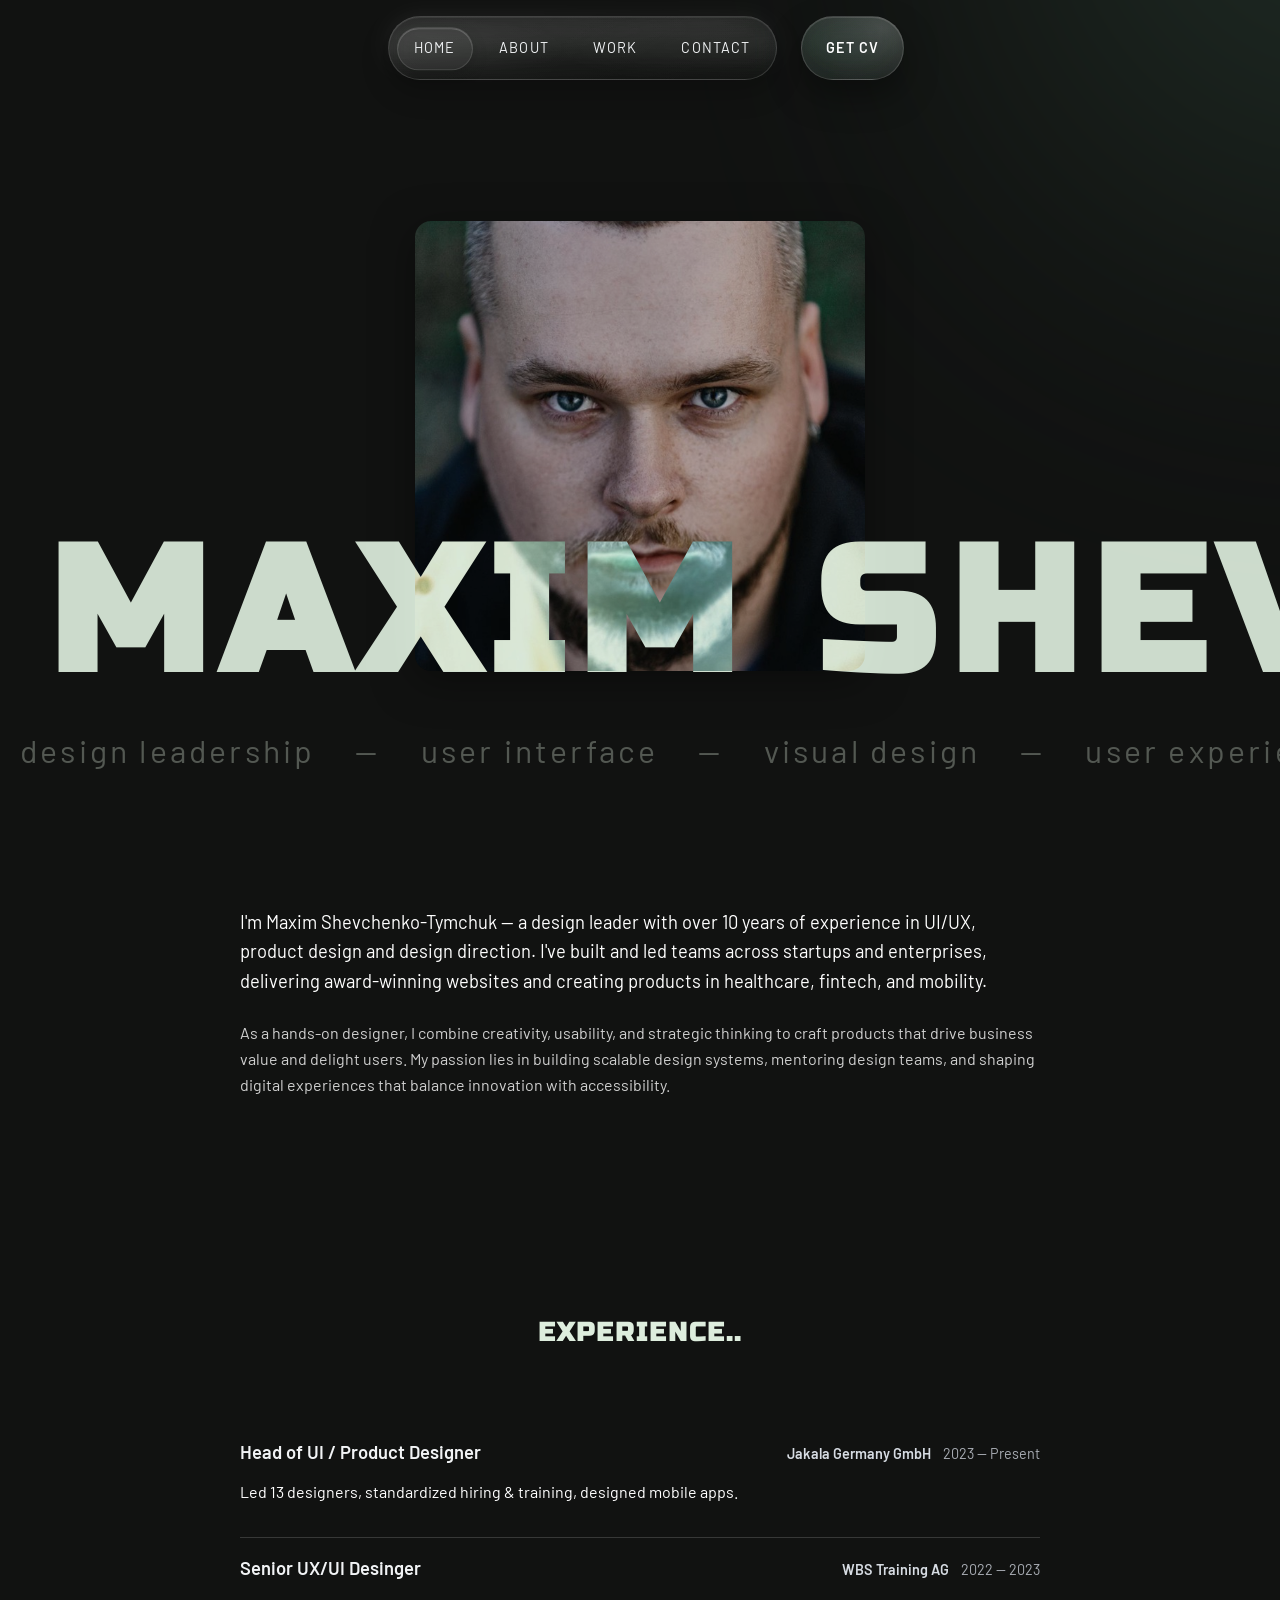
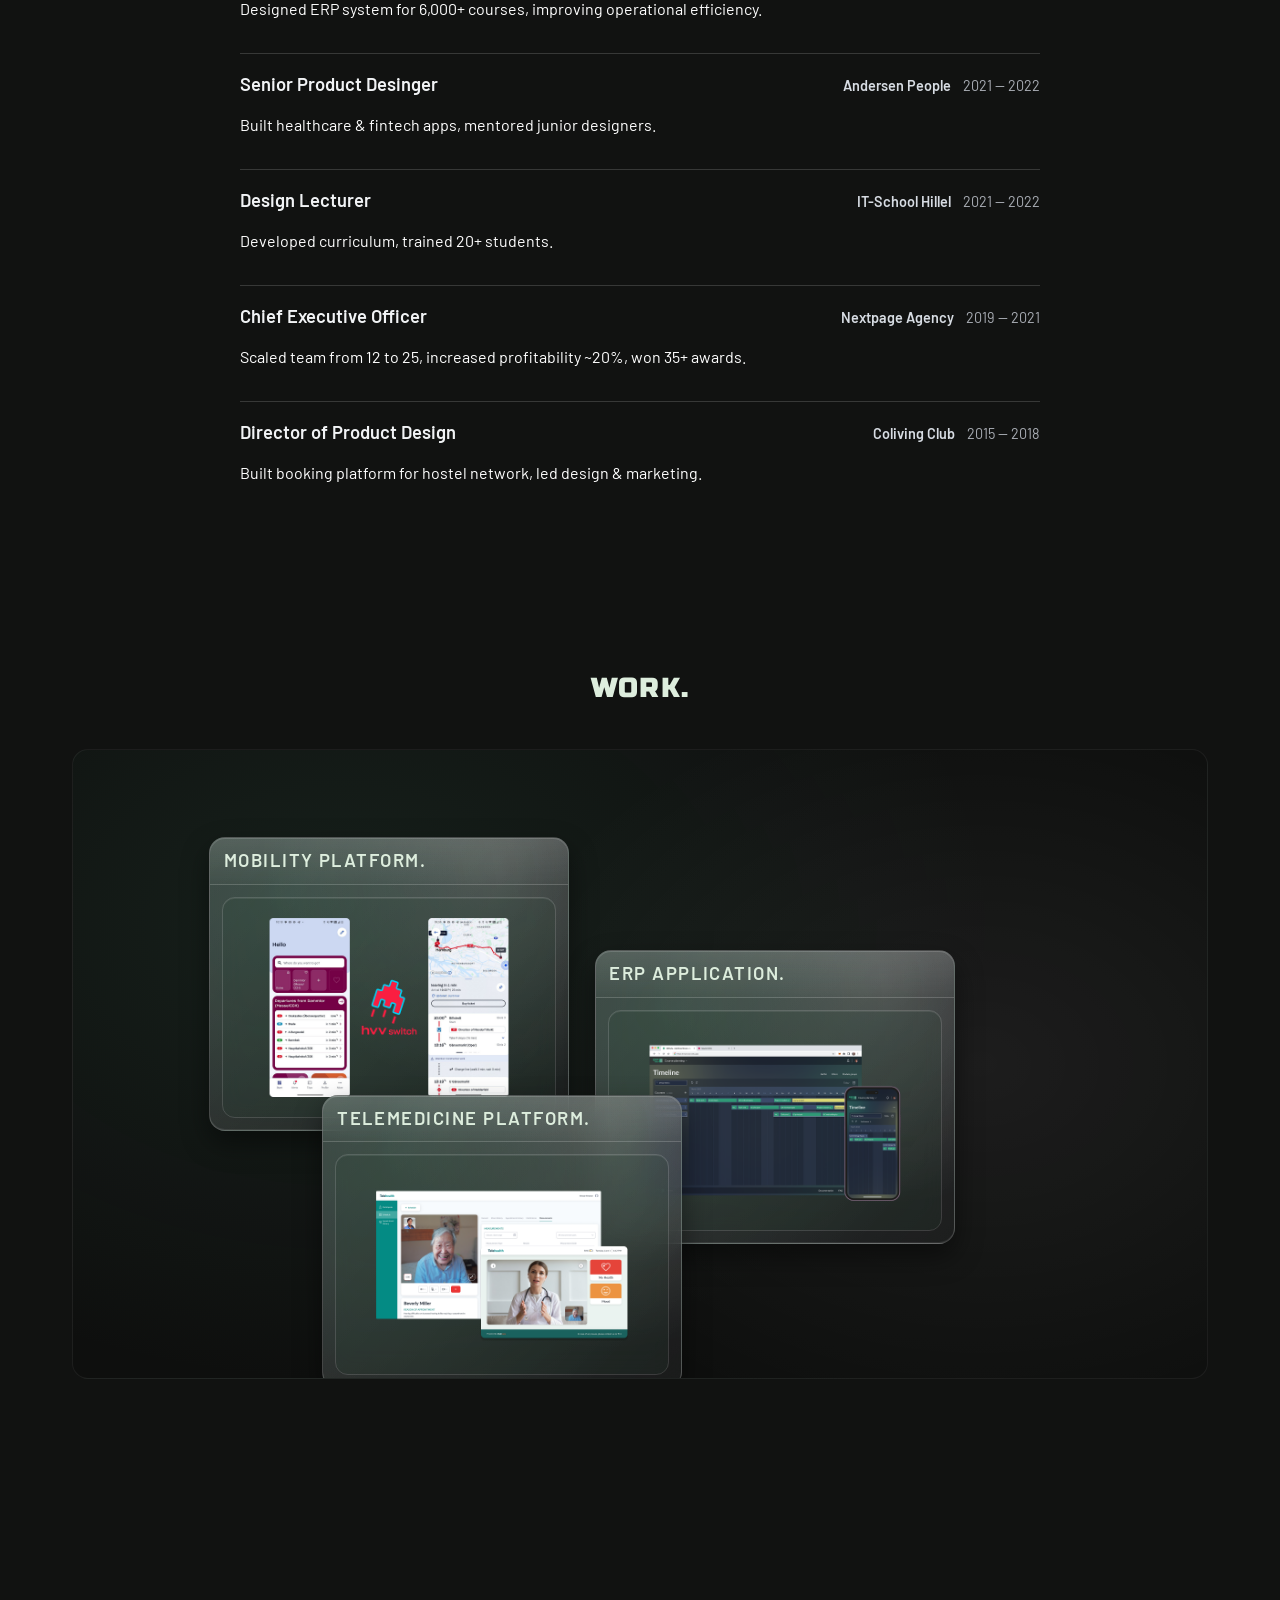
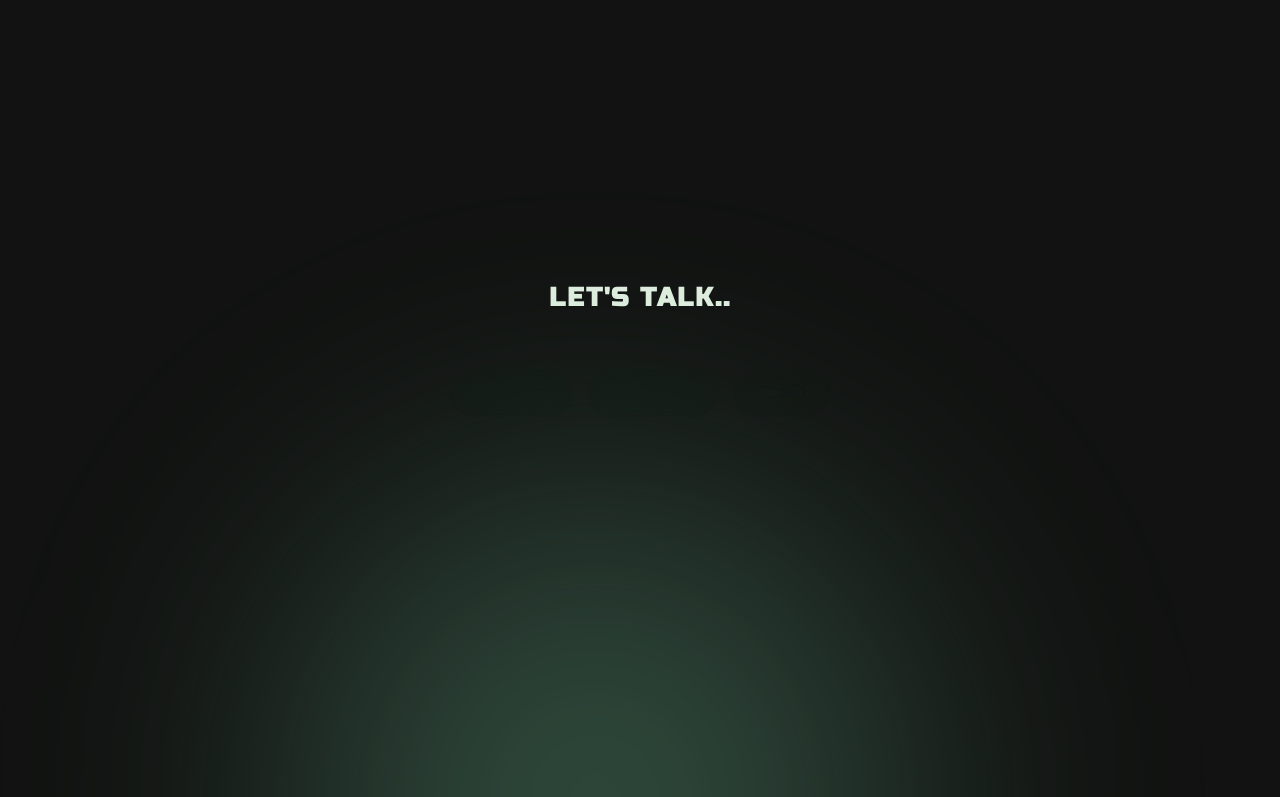
==== commit 42493ace: "Refine mobile menu layout" ====
--- a/index.html
+++ b/index.html
@@ -47,12 +47,7 @@
   </div>
 
   <div class="mobile-menu" aria-label="Mobile menu">
-    <a class="btn nav-cta mobile-nav-cta mobile-nav-cta--outside" href="Maxim_Shevchenko-Tymchuk_CV_Product-Designer.pdf" target="_blank">
-      <span class="sr-only">Get CV</span>
-      <svg class="mobile-nav-cta-icon" viewBox="0 0 24 24" aria-hidden="true" focusable="false">
-        <path d="M12 3v12m0 0 4-4m-4 4-4-4M6 18h12" stroke="currentColor" stroke-width="1.5" stroke-linecap="round" stroke-linejoin="round" />
-      </svg>
-    </a>
+    <a class="btn nav-cta mobile-nav-cta mobile-nav-cta--outside" href="Maxim_Shevchenko-Tymchuk_CV_Product-Designer.pdf" target="_blank">Get CV</a>
     <div class="mobile-menu-shell">
       <div class="mobile-menu-bar">
         <button class="mobile-menu-toggle" type="button" aria-label="Toggle menu" aria-expanded="false">
@@ -104,29 +99,7 @@
       <header class="mobile-work__header">
         <h2 class="section-heading">work</h2>
       </header>
-      <div class="mobile-work__list">
-        <article class="mobile-work-card">
-          <img src="thumb_switch.png" alt="Mobility Platform preview" class="mobile-work-card__thumb">
-          <div class="mobile-work-card__content">
-            <h3 class="mobile-work-card__title">Mobility Platform</h3>
-            <p class="mobile-work-card__text">Led design for Hamburg’s hvv switch mobility platform that blends public transport with shared mobility.</p>
-          </div>
-        </article>
-        <article class="mobile-work-card">
-          <img src="thumb_erp.png" alt="ERP Application preview" class="mobile-work-card__thumb">
-          <div class="mobile-work-card__content">
-            <h3 class="mobile-work-card__title">ERP Application</h3>
-            <p class="mobile-work-card__text">Delivered end-to-end research, UX, and UI for a large-scale training ERP that streamlined operations.</p>
-          </div>
-        </article>
-        <article class="mobile-work-card">
-          <img src="thumb_medicare.png" alt="Telemedicine Platform preview" class="mobile-work-card__thumb">
-          <div class="mobile-work-card__content">
-            <h3 class="mobile-work-card__title">Telemedicine Platform</h3>
-            <p class="mobile-work-card__text">Built a multi-device telemedicine experience with intuitive patient and clinician workflows.</p>
-          </div>
-        </article>
-      </div>
+      <div class="mobile-work__list" data-mobile-work-list></div>
     </div>
   </section>
 
--- a/styles.css
+++ b/styles.css
@@ -71,6 +71,7 @@
   --nav-gap: calc(var(--spacing-7) + 0.35rem);
 
   --mobile-control-size: 40px;
+  --mobile-shell-height: calc(var(--mobile-control-size) + (var(--spacing-3) * 2));
 }
 
 /* Reset & Base Styles */
@@ -347,9 +348,11 @@
   position: fixed;
   bottom: var(--spacing-4);
   left: var(--spacing-4);
+  right: var(--spacing-4);
   z-index: 1200;
   display: none;
   align-items: flex-end;
+  justify-content: space-between;
   gap: var(--spacing-3);
   isolation: isolate;
 }
@@ -358,6 +361,7 @@
   .mobile-menu {
     bottom: calc(var(--spacing-4) + env(safe-area-inset-bottom));
     left: calc(var(--spacing-4) + env(safe-area-inset-left));
+    right: calc(var(--spacing-4) + env(safe-area-inset-right));
   }
 }
 
@@ -367,10 +371,10 @@
   flex-direction: column;
   align-items: stretch;
   justify-content: center;
-  gap: var(--spacing-2);
-  padding: var(--spacing-4);
+  gap: 0;
+  padding: var(--spacing-3);
   width: fit-content;
-  height: fit-content;
+  min-height: var(--mobile-shell-height);
   border-radius: 32px;
   border: 1px solid rgba(255, 255, 255, 0.12);
   background: linear-gradient(145deg, rgba(255, 255, 255, 0.08), rgba(255, 255, 255, 0.02)),
@@ -552,8 +556,8 @@
 }
 
 .mobile-menu.open .mobile-menu-shell {
-  gap: var(--spacing-3);
-  padding: var(--spacing-4);
+  gap: 0;
+  padding: var(--spacing-3);
   min-width: 240px;
   border-radius: 32px;
   box-shadow: 0 20px 48px rgba(0, 0, 0, 0.4), inset 0 1px 0 rgba(255, 255, 255, 0.1);
@@ -587,11 +591,11 @@
   display: inline-flex;
   align-items: center;
   justify-content: center;
-  width: var(--mobile-control-size);
-  height: var(--mobile-control-size);
-  padding: 0;
-  line-height: 1;
-  font-size: 0;
+  height: var(--mobile-shell-height);
+  padding: 0 var(--spacing-5);
+  line-height: 1.2;
+  font-size: var(--font-size-body);
+  font-weight: 600;
   flex-shrink: 0;
   box-shadow: 0 10px 30px rgba(0, 0, 0, 0.35);
 }
@@ -1077,15 +1081,23 @@
 
 .mobile-work-card {
   display: grid;
-  grid-template-columns: auto 1fr;
   gap: var(--spacing-3);
-  align-items: center;
   padding: var(--spacing-3);
   border-radius: var(--radius-lg);
-  border: 1px solid var(--lines);
-  background: color-mix(in hsl, var(--card) 80%, transparent);
-  box-shadow: 0 14px 28px rgba(0, 0, 0, 0.3);
-  pointer-events: none;
+  border: 1px solid rgba(255, 255, 255, 0.18);
+  background:
+    linear-gradient(130deg, rgba(255, 255, 255, 0.16), rgba(255, 255, 255, 0.05)),
+    radial-gradient(160% 180% at 20% 20%, rgba(70, 132, 104, 0.28), transparent 55%),
+    radial-gradient(120% 140% at 80% 10%, rgba(255, 255, 255, 0.18), transparent 55%),
+    rgba(14, 15, 18, 0.6);
+  box-shadow:
+    0 12px 28px rgba(0, 0, 0, 0.45),
+    inset 0 1px 0 rgba(255, 255, 255, 0.15),
+    inset 0 -1px 0 rgba(255, 255, 255, 0.08);
+  pointer-events: auto;
+  position: relative;
+  overflow: hidden;
+  transition: transform 0.22s ease, box-shadow 0.22s ease, border-color 0.22s ease;
 }
 
 .mobile-work-card__thumb {
@@ -1110,6 +1122,114 @@
 .mobile-work-card__text {
   margin: 0;
   color: var(--muted);
+}
+
+.mobile-work-card__bar {
+  display: flex;
+  align-items: center;
+  justify-content: space-between;
+  padding: 0.5rem 0.65rem;
+  border-radius: var(--radius-md);
+  background: linear-gradient(180deg, rgba(255, 255, 255, 0.12), rgba(255, 255, 255, 0.02));
+  border: 1px solid rgba(255, 255, 255, 0.08);
+}
+
+.mobile-work-card__bar h3 {
+  margin: 0;
+  letter-spacing: var(--letter-spacing-kicker);
+  text-transform: uppercase;
+  font-size: var(--font-size-h4);
+}
+
+.mobile-work-card__toggle {
+  border: none;
+  background: none;
+  color: inherit;
+  display: inline-flex;
+  align-items: center;
+  gap: var(--spacing-1);
+  cursor: pointer;
+  font-weight: 600;
+  letter-spacing: 0.04em;
+}
+
+.mobile-work-card__main {
+  display: grid;
+  grid-template-columns: auto 1fr;
+  gap: var(--spacing-3);
+  align-items: center;
+}
+
+.mobile-work-card__details {
+  display: grid;
+  gap: var(--spacing-3);
+  border-top: 1px solid rgba(255, 255, 255, 0.08);
+  padding-top: var(--spacing-3);
+  overflow: hidden;
+  max-height: 0;
+  transition: max-height 0.32s ease;
+}
+
+.mobile-work-card__tags {
+  display: flex;
+  flex-wrap: wrap;
+  gap: var(--spacing-1);
+  padding: 0;
+  margin: 0;
+  list-style: none;
+}
+
+.mobile-work-card__tag {
+  padding: 0.35rem 0.75rem;
+  border-radius: 999px;
+  background: rgba(255, 255, 255, 0.08);
+  border: 1px solid rgba(255, 255, 255, 0.12);
+  font-size: 0.85rem;
+  letter-spacing: 0.04em;
+}
+
+.mobile-work-card__description {
+  display: grid;
+  gap: var(--spacing-2);
+  margin: 0;
+}
+
+.mobile-work-card__gallery {
+  display: grid;
+  gap: var(--spacing-2);
+}
+
+.mobile-work-card__gallery img {
+  width: 100%;
+  border-radius: var(--radius-md);
+  border: 1px solid rgba(255, 255, 255, 0.12);
+  box-shadow: inset 0 1px 0 rgba(255, 255, 255, 0.1);
+}
+
+.mobile-work-card__footer {
+  display: flex;
+  justify-content: space-between;
+  align-items: center;
+  gap: var(--spacing-2);
+}
+
+.mobile-work-card__chevron {
+  transition: transform 0.25s ease;
+  display: inline-block;
+}
+
+.mobile-work-card.is-open {
+  transform: translateY(-2px);
+  box-shadow: 0 18px 38px rgba(0, 0, 0, 0.5);
+  border-color: rgba(255, 255, 255, 0.26);
+}
+
+.mobile-work-card.is-open .mobile-work-card__details {
+  max-height: 1600px;
+}
+
+.mobile-work-card.is-open .mobile-work-card__chevron {
+  transform: rotate(180deg);
 }
 
 @keyframes panel-float {
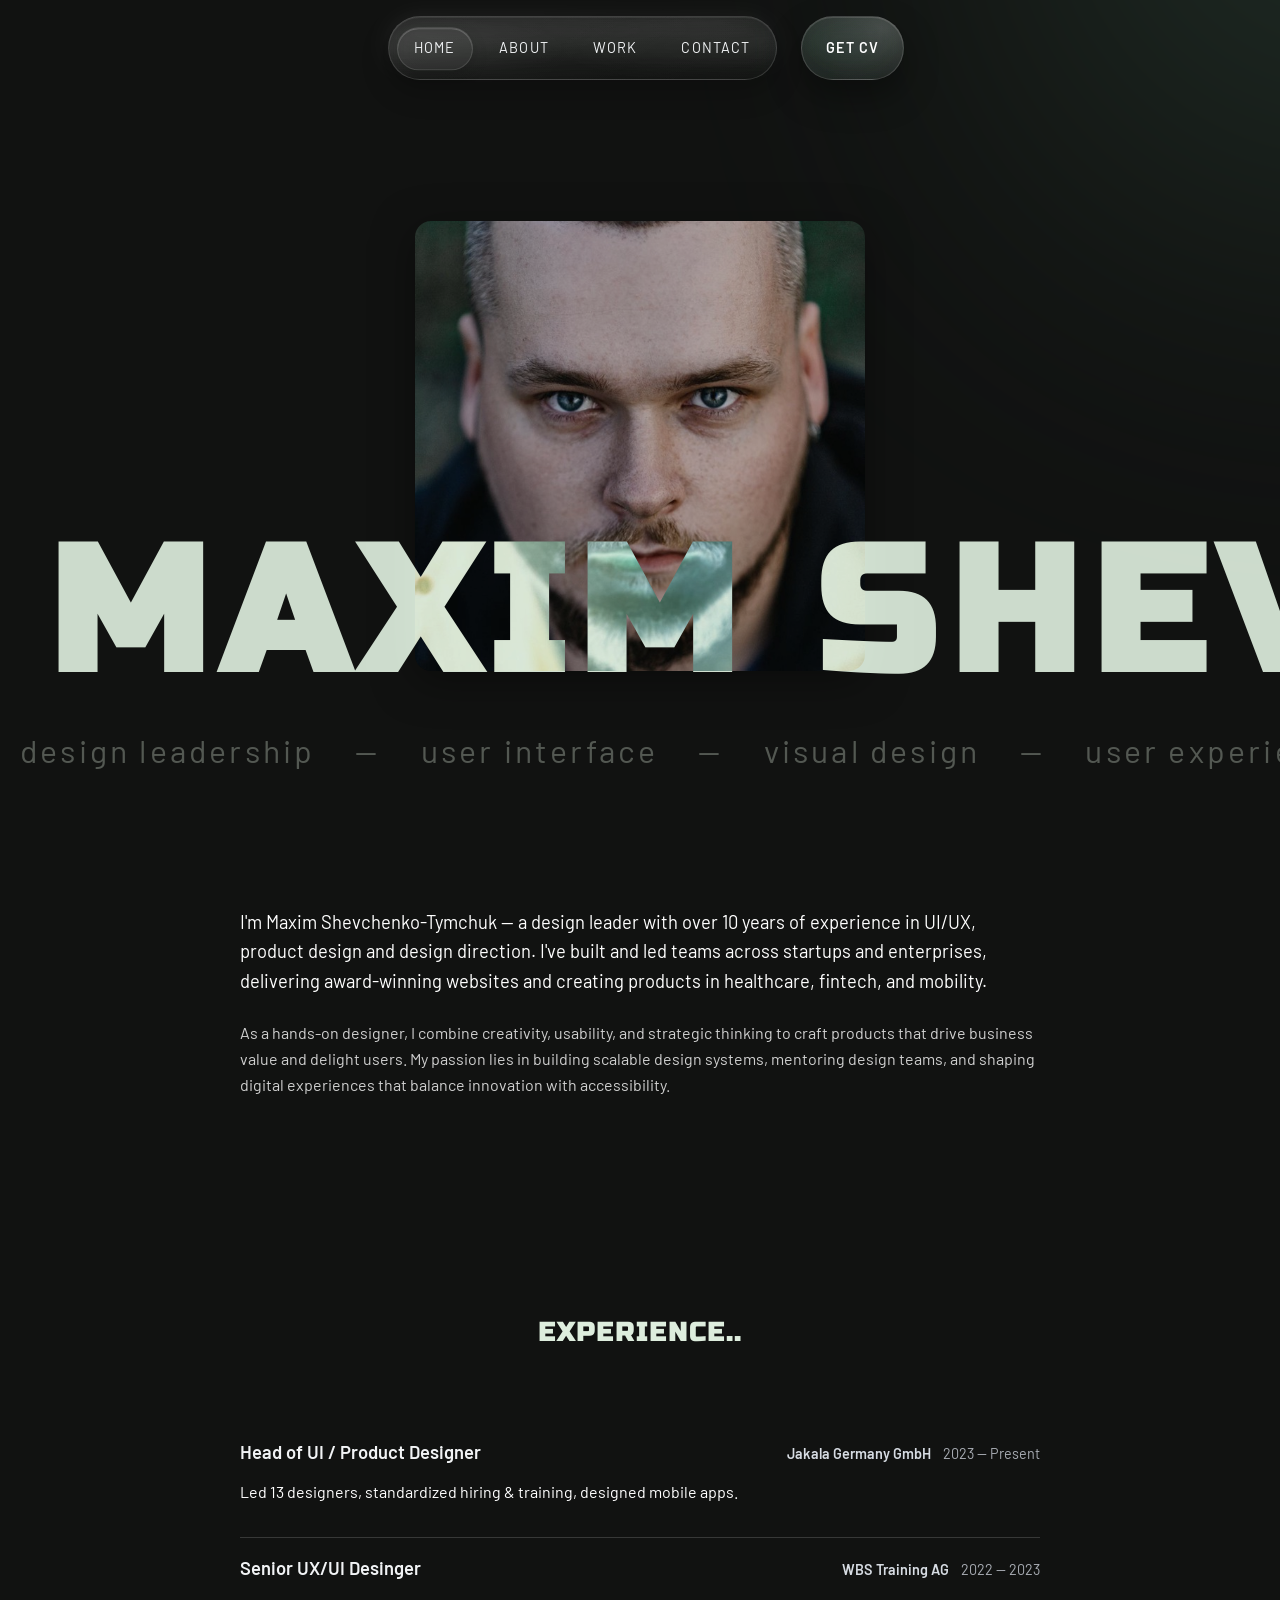
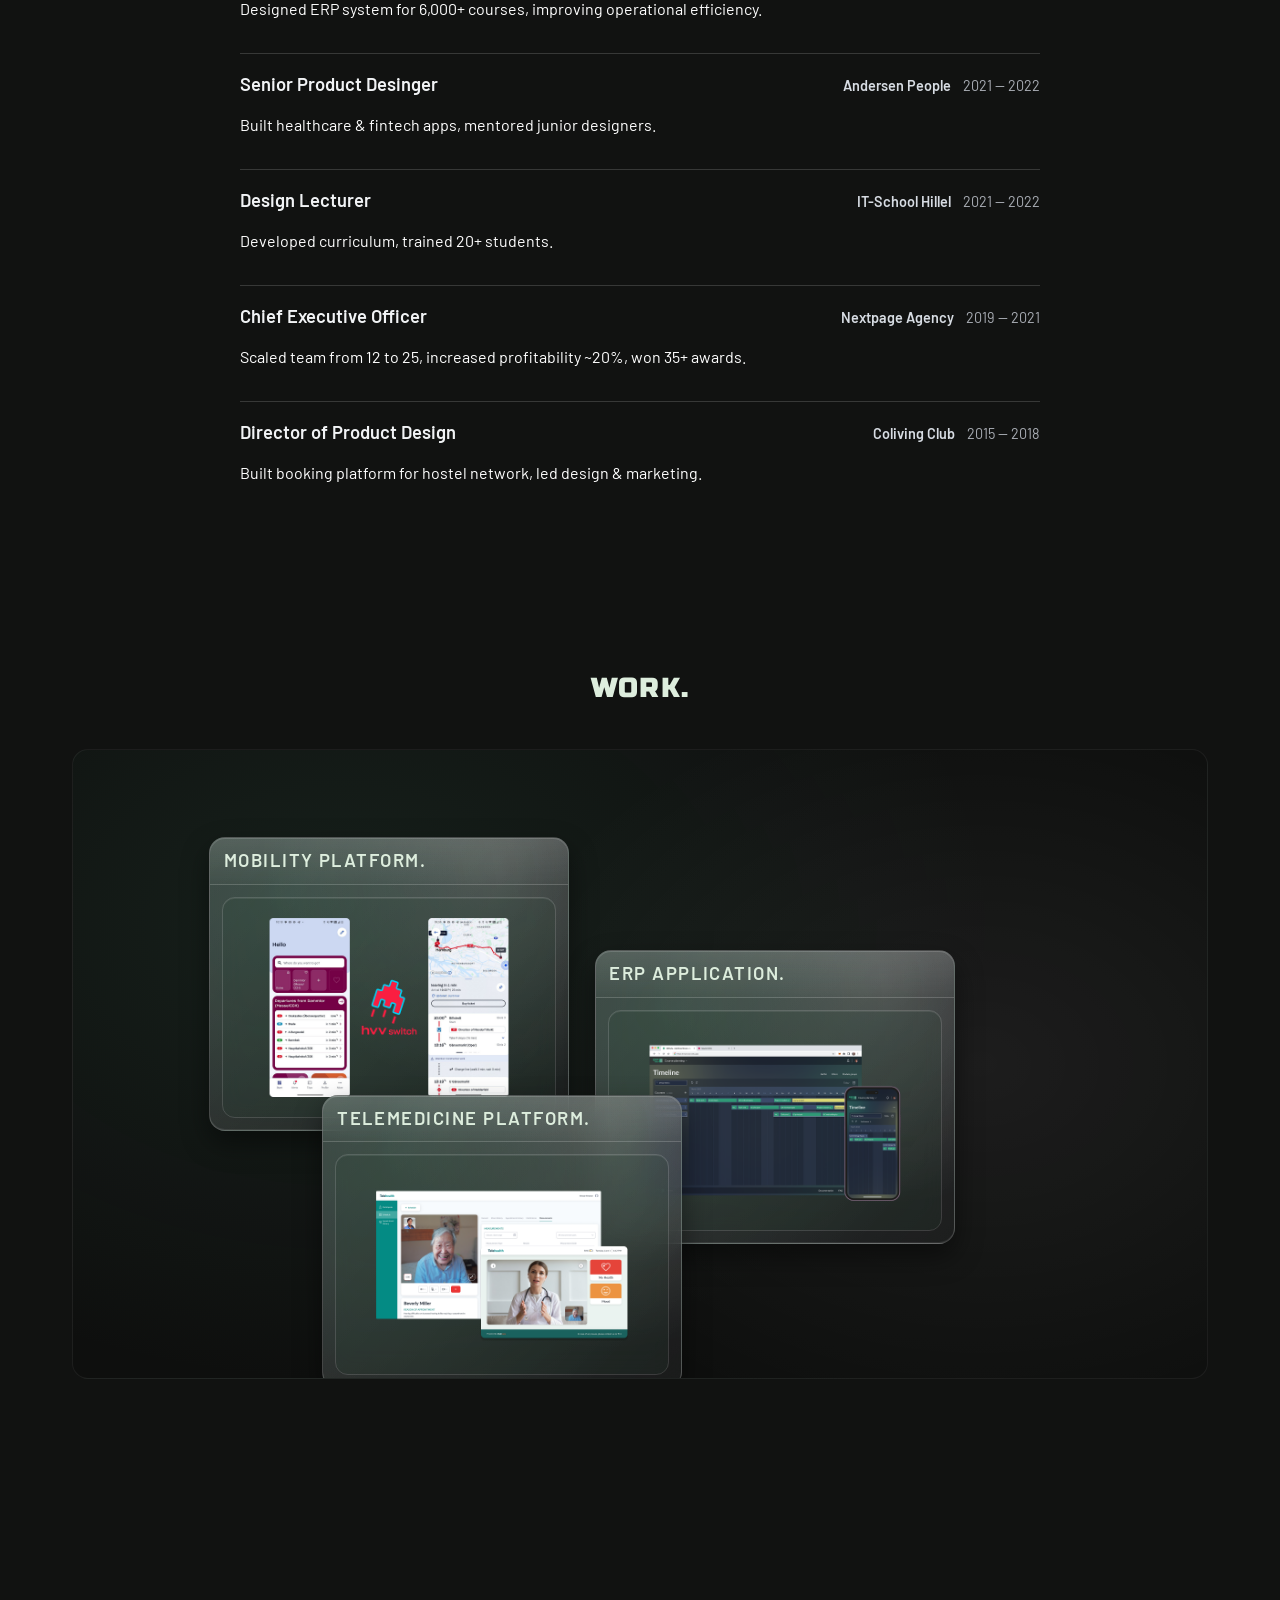
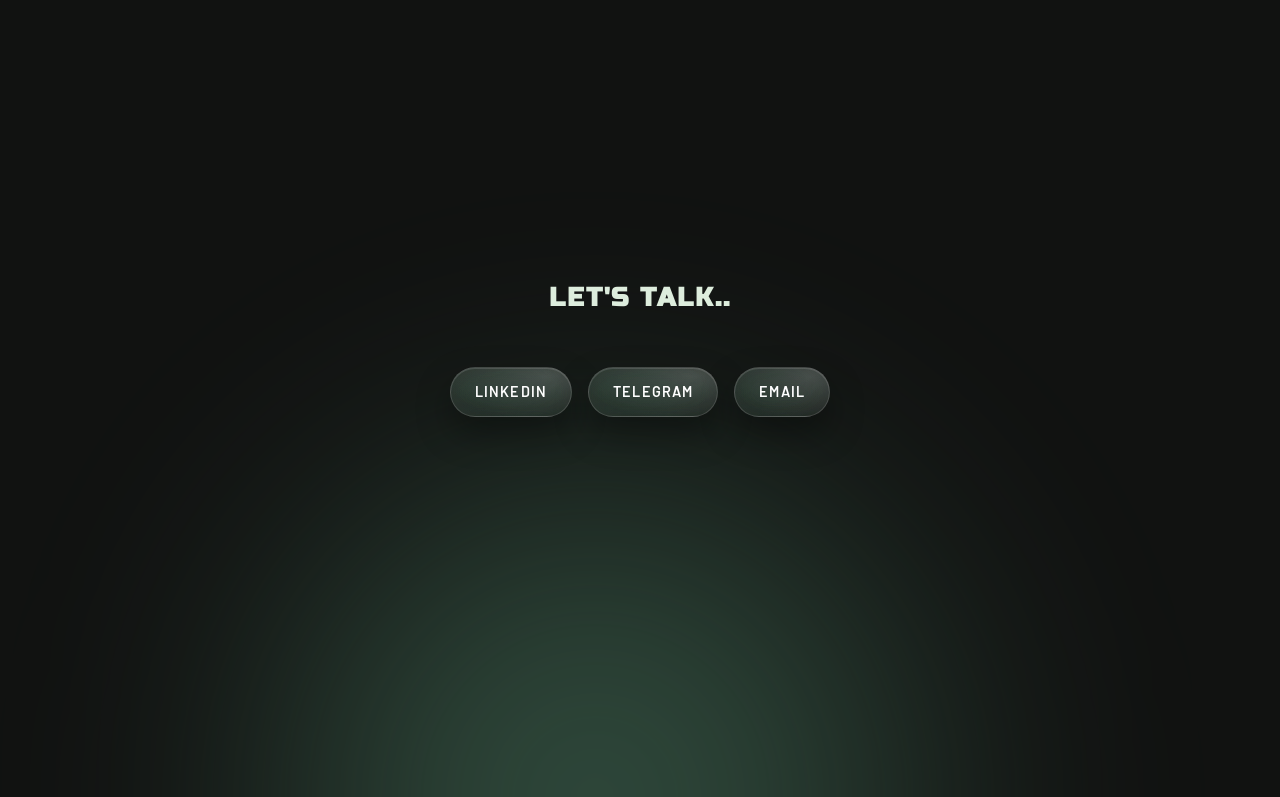
==== commit 6fc2e100: "Update index.html" ====
--- a/index.html
+++ b/index.html
@@ -94,14 +94,7 @@
     </div>
   </section>
 
-  <section class="work-mobile-section" aria-label="Work projects mobile">
-    <div class="container">
-      <header class="mobile-work__header">
-        <h2 class="section-heading">work</h2>
-      </header>
-      <div class="mobile-work__list" data-mobile-work-list></div>
-    </div>
-  </section>
+
 
   <!-- About Preview Section -->
   <section class="section" id="about">
@@ -227,6 +220,15 @@
       </div>
     </section>
 
+    <section class="work-mobile-section" aria-label="Work projects mobile">
+      <div class="container">
+        <header class="mobile-work__header">
+          <h2 class="section-heading">work</h2>
+        </header>
+        <div class="mobile-work__list" data-mobile-work-list></div>
+      </div>
+    </section>
+    
     <section class="work-mobile-section" aria-label="Work projects mobile">
       <div class="container">
         <header class="mobile-work__header">
--- a/styles.css
+++ b/styles.css
@@ -401,7 +401,7 @@
 
 .mobile-menu-bar {
   display: flex;
-  justify-content: center;
+  justify-content: right;
   align-items: center;
   gap: var(--spacing-3);
   width: 100%;
@@ -558,7 +558,7 @@
 .mobile-menu.open .mobile-menu-shell {
   gap: 0;
   padding: var(--spacing-3);
-  min-width: 240px;
+  min-width: 50%;
   border-radius: 32px;
   box-shadow: 0 20px 48px rgba(0, 0, 0, 0.4), inset 0 1px 0 rgba(255, 255, 255, 0.1);
   align-items: stretch;
@@ -1071,18 +1071,21 @@
 .work-mobile-section {
   display: none;
   padding: var(--spacing-8) 0;
+  overflow-x: hidden;
 }
 
 .mobile-work__list {
   display: flex;
   flex-direction: column;
   gap: var(--spacing-4);
+  overflow-x: hidden;
 }
 
 .mobile-work-card {
-  display: grid;
-  gap: var(--spacing-3);
-  padding: var(--spacing-3);
+  display: flex;
+  flex-direction: column;
+  gap: 0;
+  padding: 0;
   border-radius: var(--radius-lg);
   border: 1px solid rgba(255, 255, 255, 0.18);
   background:
@@ -1100,71 +1103,50 @@
   transition: transform 0.22s ease, box-shadow 0.22s ease, border-color 0.22s ease;
 }
 
-.mobile-work-card__thumb {
-  width: 96px;
-  height: 96px;
-  object-fit: cover;
-  border-radius: var(--radius-md);
-  border: 1px solid rgba(255, 255, 255, 0.14);
-}
-
-.mobile-work-card__content {
-  display: flex;
-  flex-direction: column;
-  gap: var(--spacing-2);
-}
-
-.mobile-work-card__title {
-  font-size: var(--font-size-h3);
-  letter-spacing: var(--letter-spacing-wide);
-}
-
-.mobile-work-card__text {
-  margin: 0;
-  color: var(--muted);
-}
-
 .mobile-work-card__bar {
   display: flex;
   align-items: center;
-  justify-content: space-between;
-  padding: 0.5rem 0.65rem;
-  border-radius: var(--radius-md);
+  justify-content: flex-start;
+  padding: 0.65rem 0.85rem;
   background: linear-gradient(180deg, rgba(255, 255, 255, 0.12), rgba(255, 255, 255, 0.02));
-  border: 1px solid rgba(255, 255, 255, 0.08);
+  border-bottom: 1px solid rgba(255, 255, 255, 0.08);
 }
 
 .mobile-work-card__bar h3 {
   margin: 0;
-  letter-spacing: var(--letter-spacing-kicker);
+  letter-spacing: 0.06em;
   text-transform: uppercase;
-  font-size: var(--font-size-h4);
-}
-
-.mobile-work-card__toggle {
-  border: none;
-  background: none;
-  color: inherit;
-  display: inline-flex;
-  align-items: center;
-  gap: var(--spacing-1);
-  cursor: pointer;
-  font-weight: 600;
-  letter-spacing: 0.04em;
-}
-
-.mobile-work-card__main {
-  display: grid;
-  grid-template-columns: auto 1fr;
-  gap: var(--spacing-3);
-  align-items: center;
+  font-family: var(--font-body);
+  font-weight: var(--font-weight-semibold);
+  font-size: 1rem;
+}
+
+.mobile-work-card__body {
+  display: flex;
+  flex-direction: column;
+  padding: var(--spacing-3);
+}
+
+.mobile-work-card__preview {
+  margin: 0;
+  overflow: hidden;
+  border-radius: var(--radius-md);
+  border: 1px solid rgba(255, 255, 255, 0.12);
+  box-shadow: inset 0 1px 0 rgba(255, 255, 255, 0.1);
+}
+
+.mobile-work-card__preview img {
+  width: 100%;
+  display: block;
+  object-fit: cover;
 }
 
 .mobile-work-card__details {
   display: grid;
   gap: var(--spacing-3);
-  border-top: 1px solid rgba(255, 255, 255, 0.08);
-  padding-top: var(--spacing-3);
+  border-top: 1px solid transparent;
+  padding-top: 0;
+  margin-top: 0;
   overflow: hidden;
   max-height: 0;
   transition: max-height 0.32s ease;
@@ -1194,6 +1176,41 @@
   margin: 0;
 }
 
+.mobile-work-card__description-lead {
+  margin: 0;
+}
+
+.mobile-work-card__description-extra {
+  display: grid;
+  gap: var(--spacing-2);
+}
+
+.mobile-work-card__description:not(.is-expanded) .mobile-work-card__description-lead {
+  display: -webkit-box;
+  -webkit-line-clamp: 3;
+  -webkit-box-orient: vertical;
+  overflow: hidden;
+}
+
+.mobile-work-card__description:not(.is-expanded) .mobile-work-card__description-extra {
+  display: none;
+}
+
+.mobile-work-card__read-more {
+  justify-self: start;
+  border: none;
+  background: none;
+  color: inherit;
+  font-weight: 600;
+  letter-spacing: 0.04em;
+  cursor: pointer;
+  display: inline-flex;
+  align-items: center;
+  gap: 0.35rem;
+  text-decoration: underline;
+  padding: 0;
+}
+
 .mobile-work-card__gallery {
   display: grid;
   gap: var(--spacing-2);
@@ -1201,9 +1218,9 @@
 
 .mobile-work-card__gallery img {
   width: 100%;
-  border-radius: var(--radius-md);
+  /*border-radius: var(--radius-md);
   border: 1px solid rgba(255, 255, 255, 0.12);
-  box-shadow: inset 0 1px 0 rgba(255, 255, 255, 0.1);
+  box-shadow: inset 0 1px 0 rgba(255, 255, 255, 0.1);*/
 }
 
 .mobile-work-card__footer {
@@ -1211,11 +1228,6 @@
   justify-content: space-between;
   align-items: center;
   gap: var(--spacing-2);
-}
-
-.mobile-work-card__chevron {
-  transition: transform 0.25s ease;
-  display: inline-block;
 }
 
 .mobile-work-card.is-open {
@@ -1225,11 +1237,10 @@
 }
 
 .mobile-work-card.is-open .mobile-work-card__details {
+  margin-top: var(--spacing-3);
+  padding-top: var(--spacing-3);
+  border-top-color: rgba(255, 255, 255, 0.08);
   max-height: 1600px;
-}
-
-.mobile-work-card.is-open .mobile-work-card__chevron {
-  transform: rotate(180deg);
 }
 
 @keyframes panel-float {
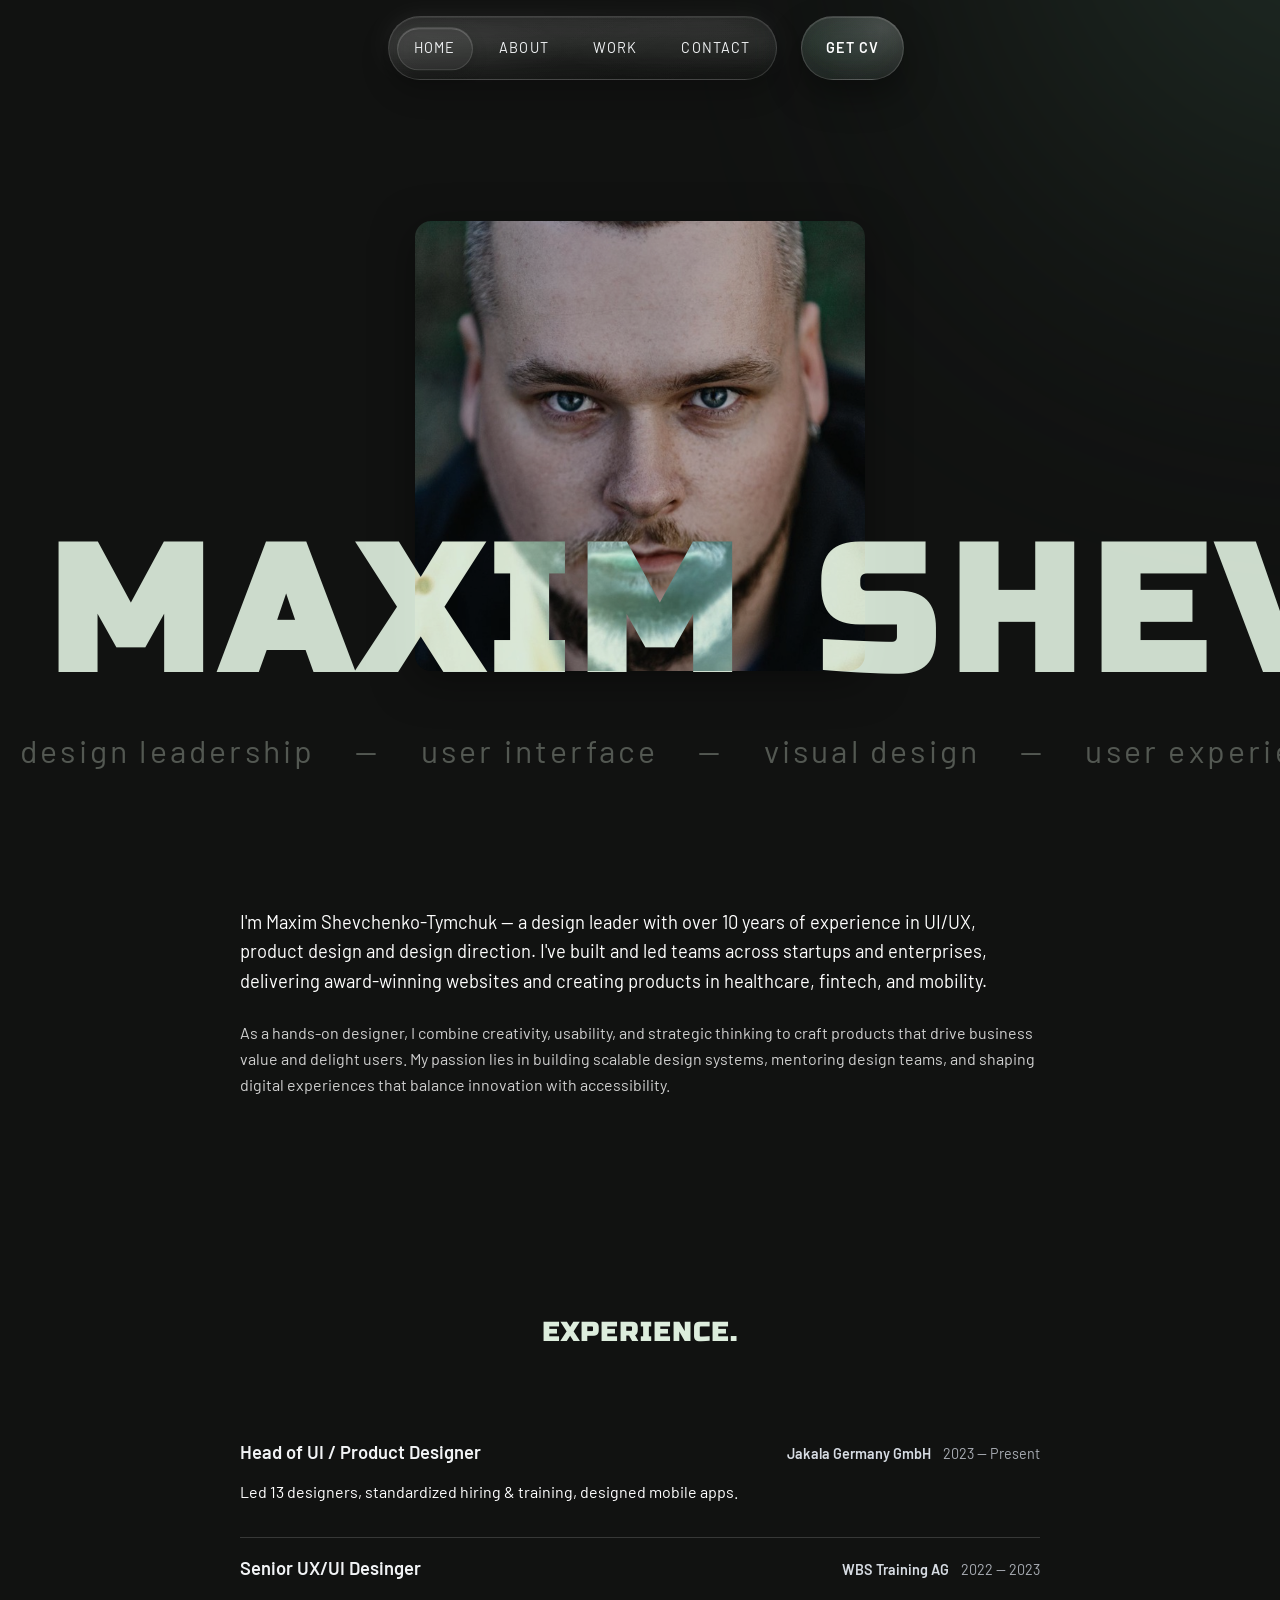
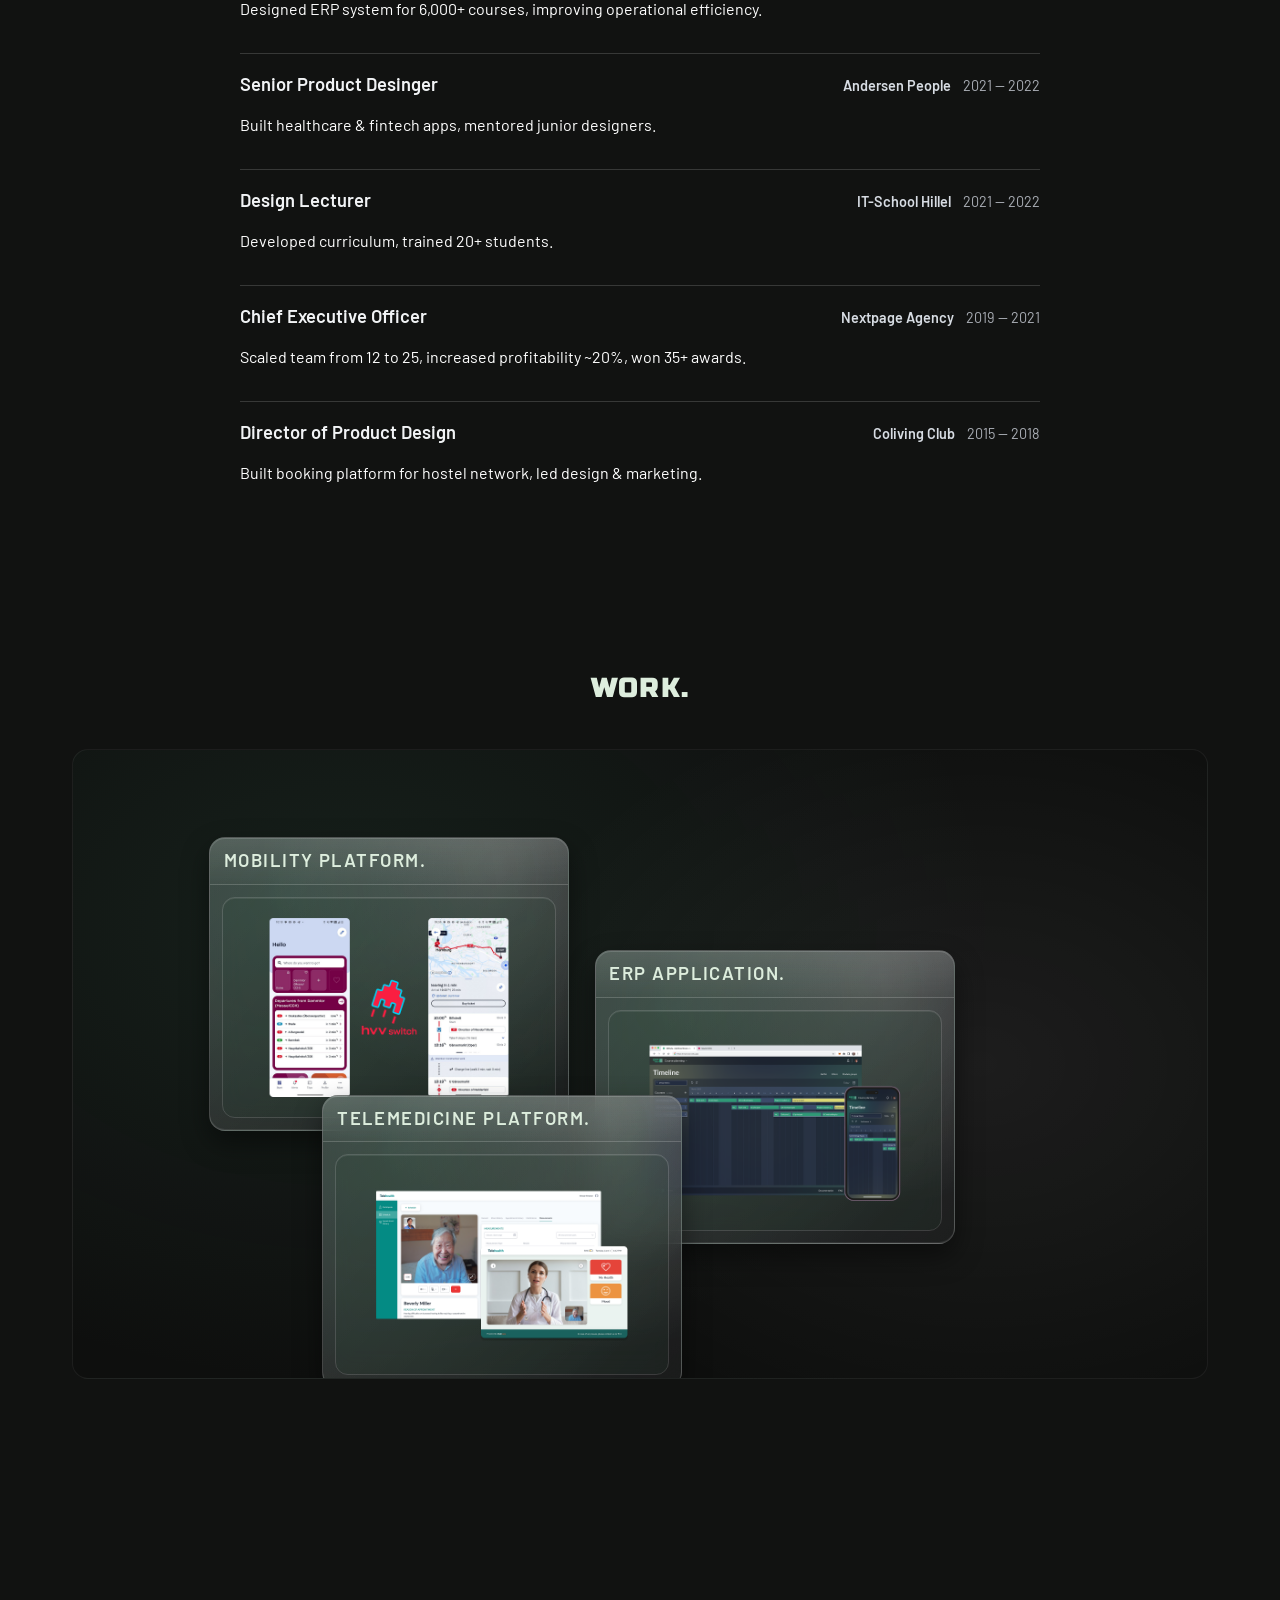
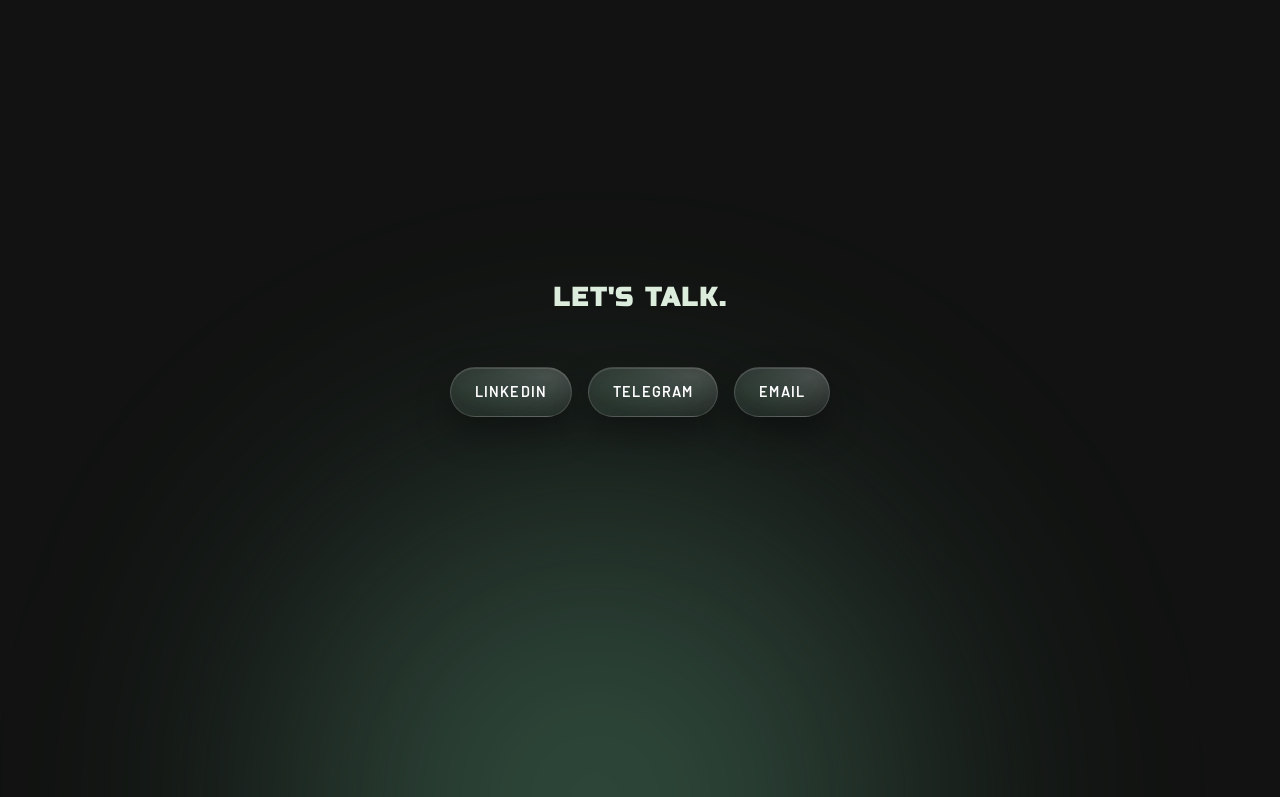
==== commit ac3a8ef1: "Update index.html" ====
--- a/index.html
+++ b/index.html
@@ -111,7 +111,7 @@
     <div class="container">
       <div class="experience-section">
         <div class="experience-heading">
-          <h2 class="section-heading">experience.</h2>
+          <h2 class="section-heading">experience</h2>
         </div>
         <div class="experience-list">
           <div class="experience-item">
@@ -229,38 +229,6 @@
       </div>
     </section>
     
-    <section class="work-mobile-section" aria-label="Work projects mobile">
-      <div class="container">
-        <header class="mobile-work__header">
-          <h2 class="section-heading">work</h2>
-        </header>
-        <div class="mobile-work__list">
-          <article class="mobile-work-card">
-            <img src="thumb_switch.png" alt="Mobility Platform preview" class="mobile-work-card__thumb">
-            <div class="mobile-work-card__content">
-              <h3 class="mobile-work-card__title">Mobility Platform</h3>
-              <p class="mobile-work-card__text">Led design for Hamburg’s hvv switch mobility platform that blends public transport with shared mobility.</p>
-            </div>
-          </article>
-          <article class="mobile-work-card">
-            <img src="thumb_erp.png" alt="ERP Application preview" class="mobile-work-card__thumb">
-            <div class="mobile-work-card__content">
-              <h3 class="mobile-work-card__title">ERP Application</h3>
-              <p class="mobile-work-card__text">Delivered end-to-end research, UX, and UI for a large-scale training ERP that streamlined operations.</p>
-            </div>
-          </article>
-          <article class="mobile-work-card">
-            <img src="thumb_medicare.png" alt="Telemedicine Platform preview" class="mobile-work-card__thumb">
-            <div class="mobile-work-card__content">
-              <h3 class="mobile-work-card__title">Telemedicine Platform</h3>
-              <p class="mobile-work-card__text">Built a multi-device telemedicine experience with intuitive patient and clinician workflows.</p>
-            </div>
-          </article>
-        </div>
-      </div>
-    </section>
-  </section>
-
   <div class="project-modal" aria-hidden="true">
     <div class="project-modal__content" role="dialog" aria-modal="true" aria-label="Project details">
       <div class="project-modal__backdrop"></div>
@@ -289,7 +257,7 @@
   <!-- CTA Section -->
   <section class="section cta-section" id="contact">
     <div class="container">
-      <h2 class="cta-heading">let's talk.</h2>
+      <h2 class="cta-heading">let's talk</h2>
       <div class="cta-links">
         <a href="https://www.linkedin.com/in/maximkich/" target="_blank" class="btn">LINKEDIN</a>
         <a href="https://t.me/maximkich" target="_blank" class="btn">TELEGRAM</a>
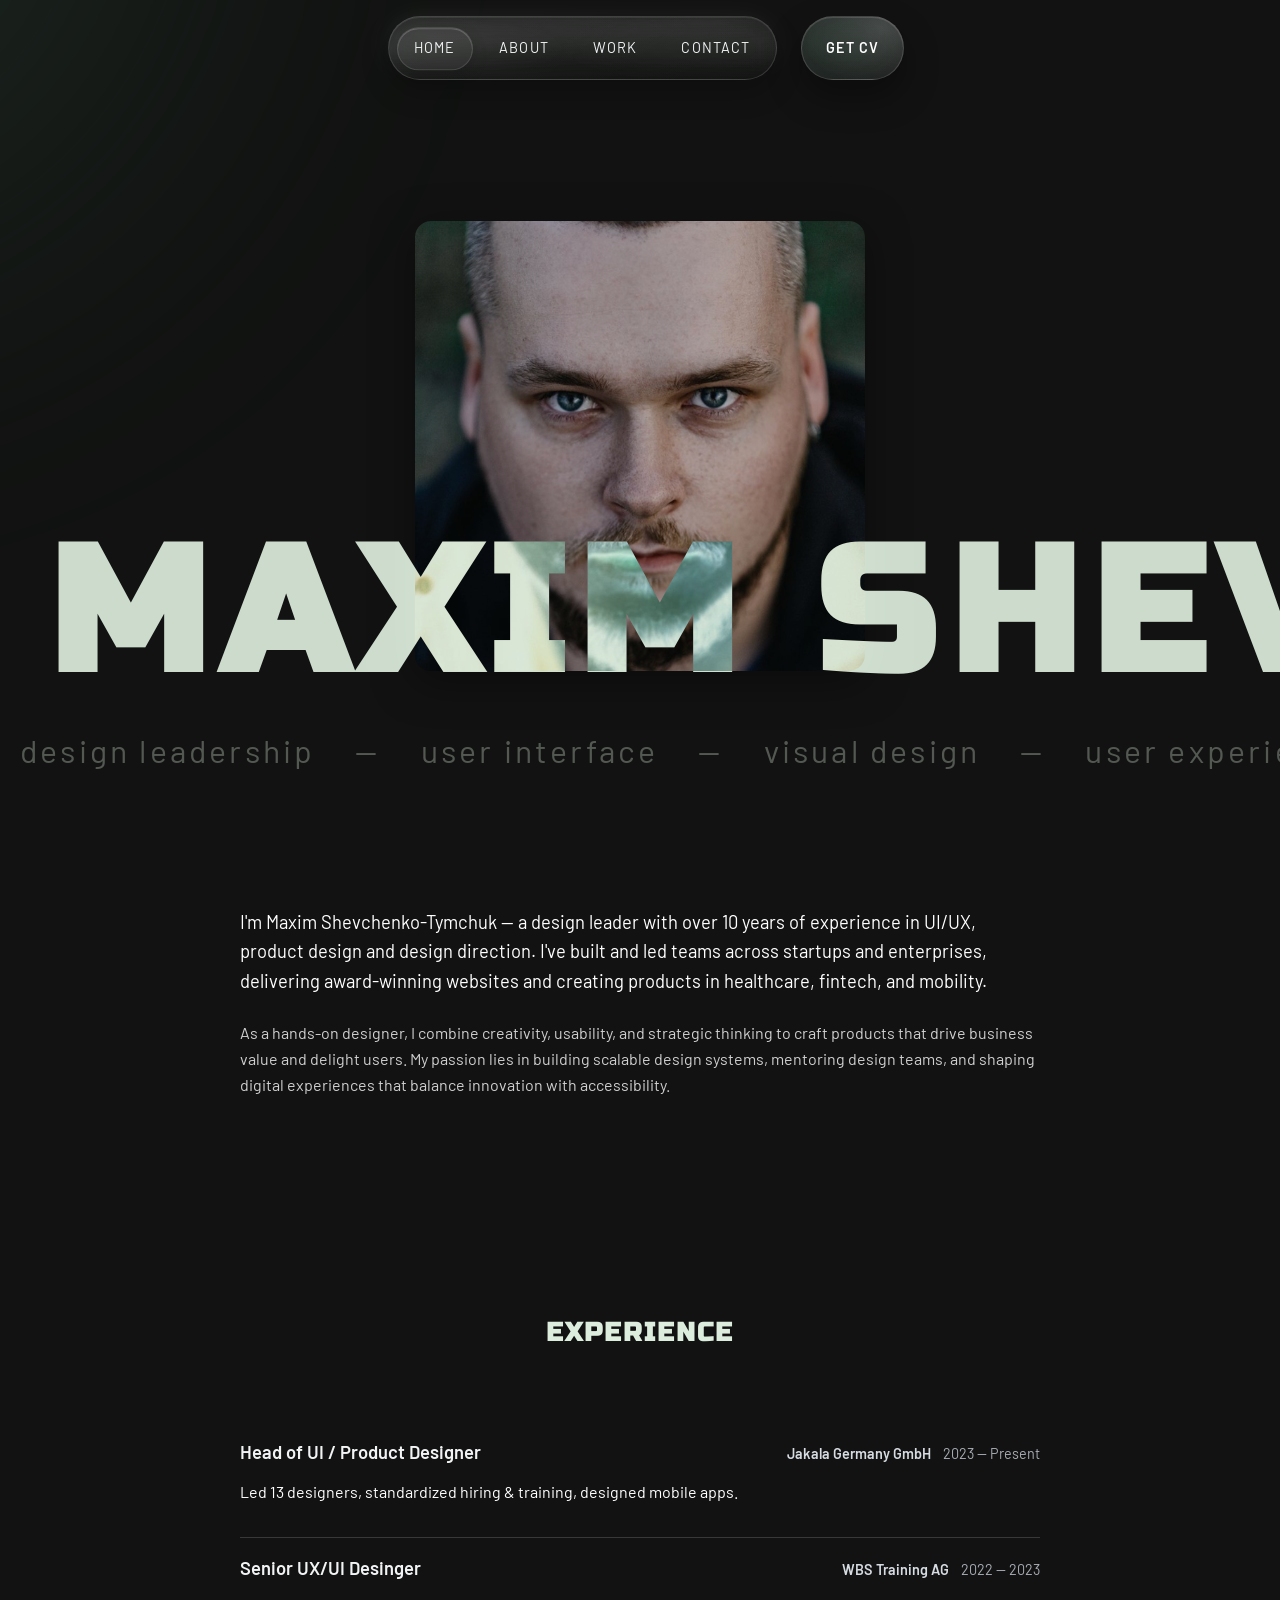
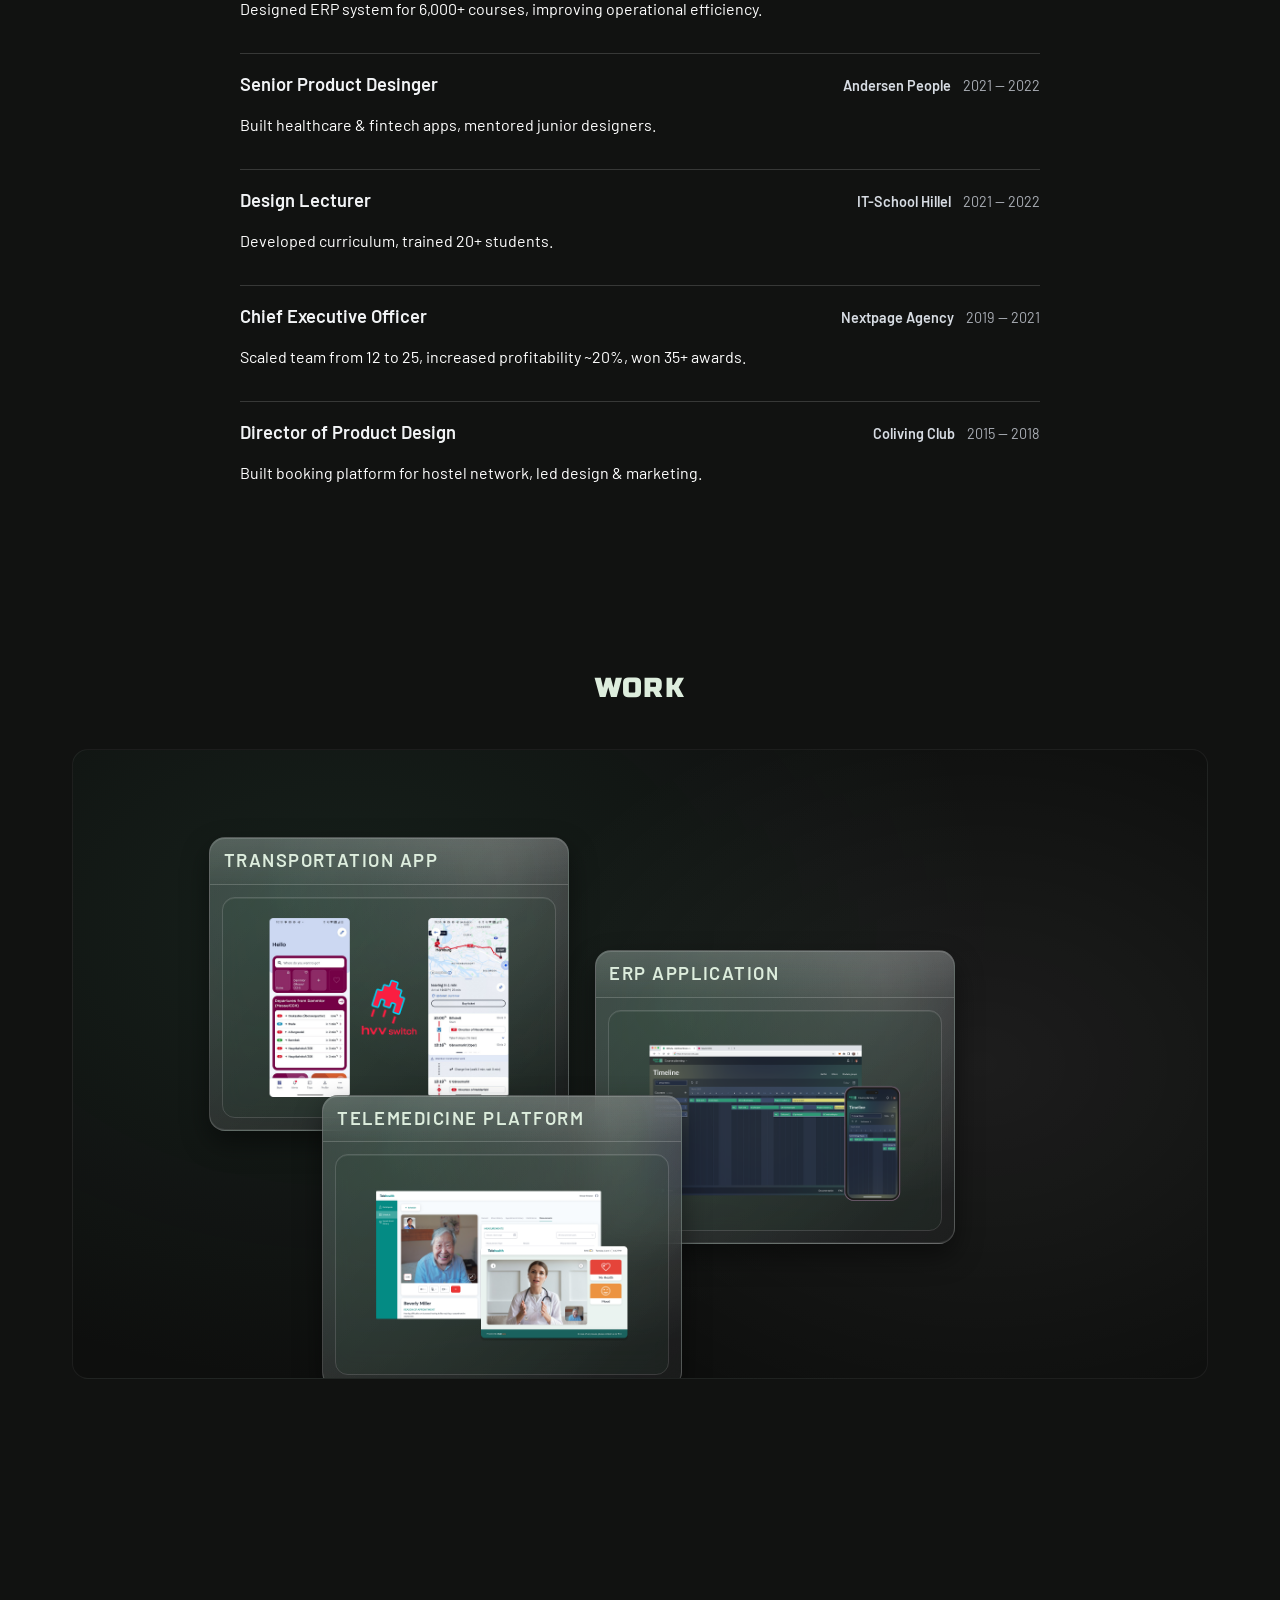
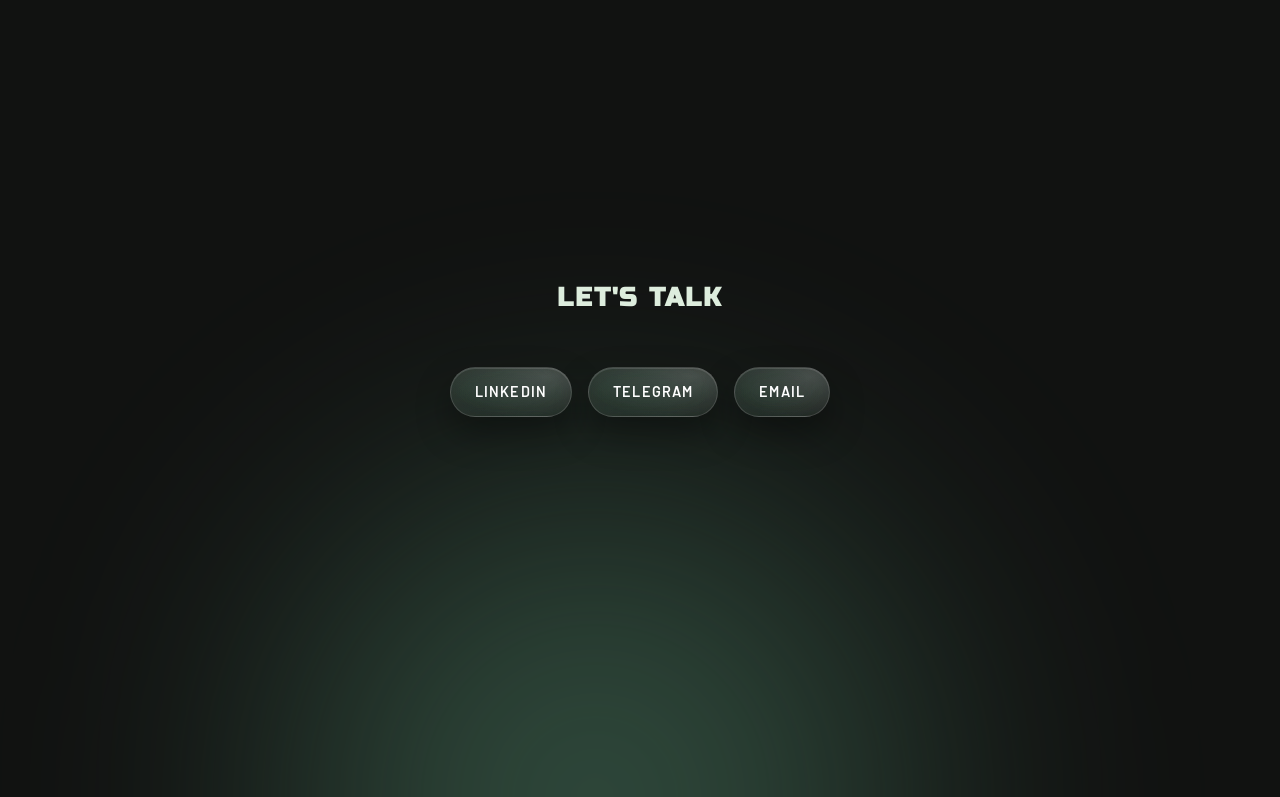
==== commit 11d4f110: "Rename Mobility Platform project to Transportation App" ====
--- a/index.html
+++ b/index.html
@@ -189,12 +189,12 @@
           </header>
 
           <div class="desktop-stage" aria-live="polite">
-            <article class="desktop-panel" data-panel="mobility" style="--panel-top: 14%; --panel-left: 12%;" tabindex="0" role="button" aria-label="Open Mobility Platform project">
-              <header class="desktop-panel__bar" aria-label="Mobility Platform window">
-                <p class="desktop-panel__title section-subheading">Mobility Platform</p>
+            <article class="desktop-panel" data-panel="mobility" style="--panel-top: 14%; --panel-left: 12%;" tabindex="0" role="button" aria-label="Open Transportation App project">
+              <header class="desktop-panel__bar" aria-label="Transportation App window">
+                <p class="desktop-panel__title section-subheading">Transportation App</p>
               </header>
               <div class="desktop-panel__body">
-                <img src="thumb_switch.png" alt="Preview of Mobility Platform interface">
+                <img src="thumb_switch.png" alt="Preview of Transportation App interface">
               </div>
             </article>
 
--- a/styles.css
+++ b/styles.css
@@ -111,7 +111,7 @@
   content: '';
   position: absolute;
   top: -55vh;
-  right: -45vw;
+  left: -45vw;
   width: clamp(520px, 68vw, 880px);
   aspect-ratio: 1;
   background: radial-gradient(circle at 40% 40%, rgba(72, 118, 94, 0.6), rgba(72, 118, 94, 0.32), transparent 70%);
@@ -824,9 +824,9 @@
   text-align: center;
 }
 
-.section-heading::after {
+/*.section-heading::after {
   content: ".";
-}
+}*/
 
 .section-subheading {
   font-size: var(--font-size-h3);
@@ -837,9 +837,9 @@
   margin: 0 0 var(--spacing-4);
 }
 
-.section-subheading::after {
+/*.section-subheading::after {
   content: ".";
-}
+}*/
 
 /* About Preview */
 .about-preview {
@@ -1734,9 +1734,9 @@
   color: #ddeddd;
 }
 
-.cta-heading::after {
+/*.cta-heading::after {
   content: ".";
-}
+}*/
 
 .cta-text {
   font-size: var(--font-size-body);
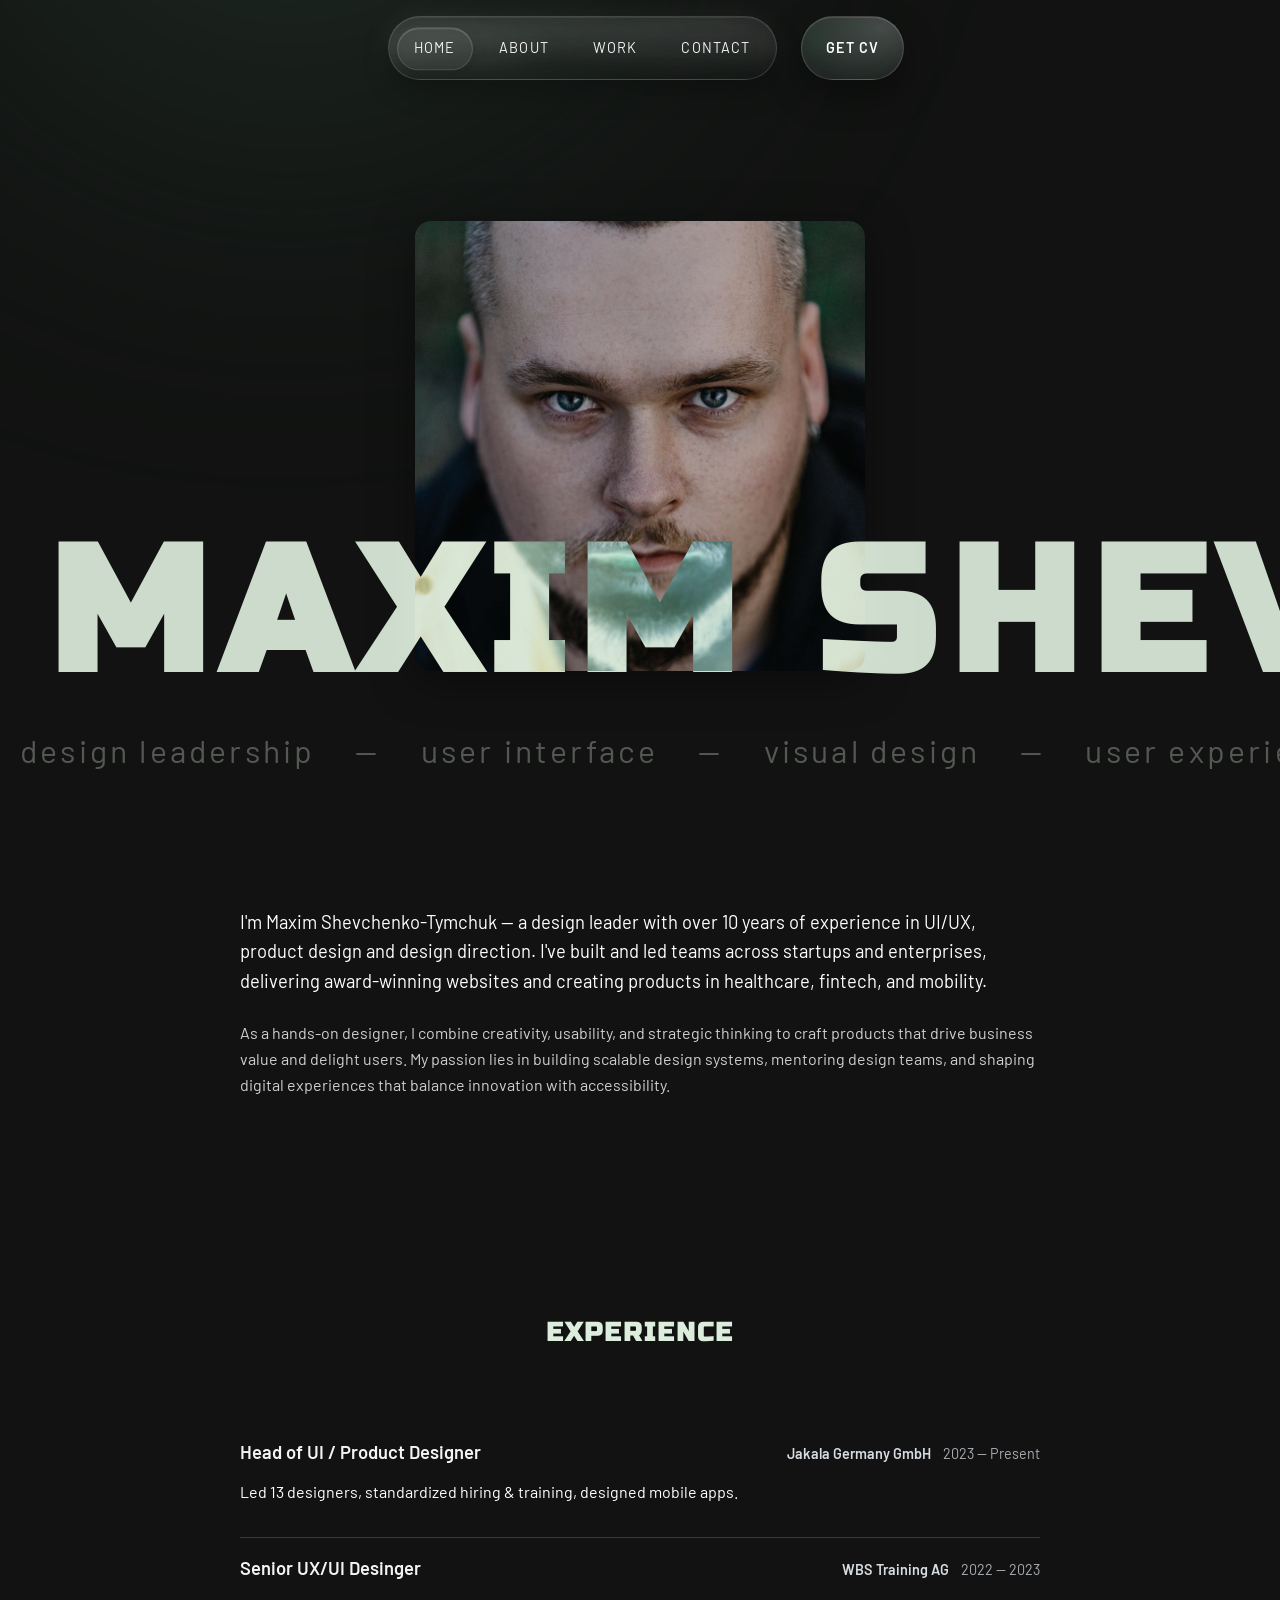
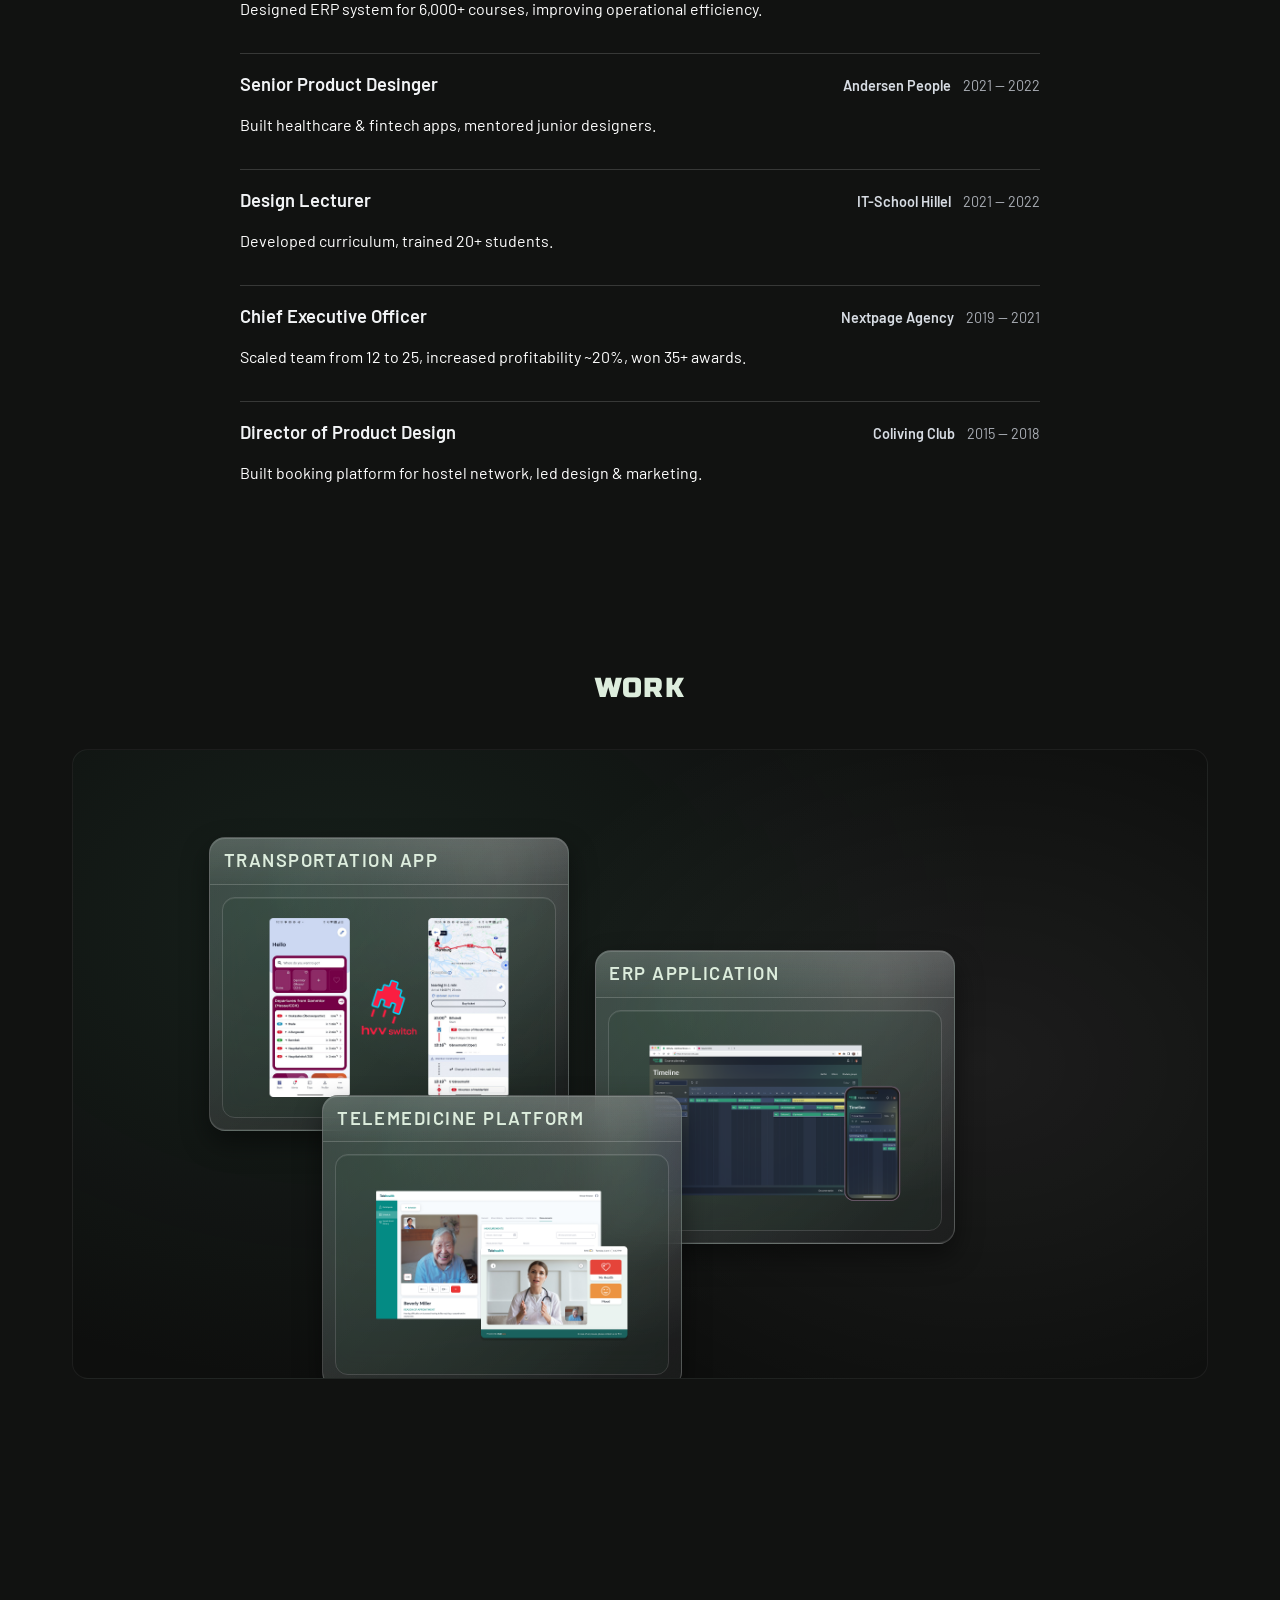
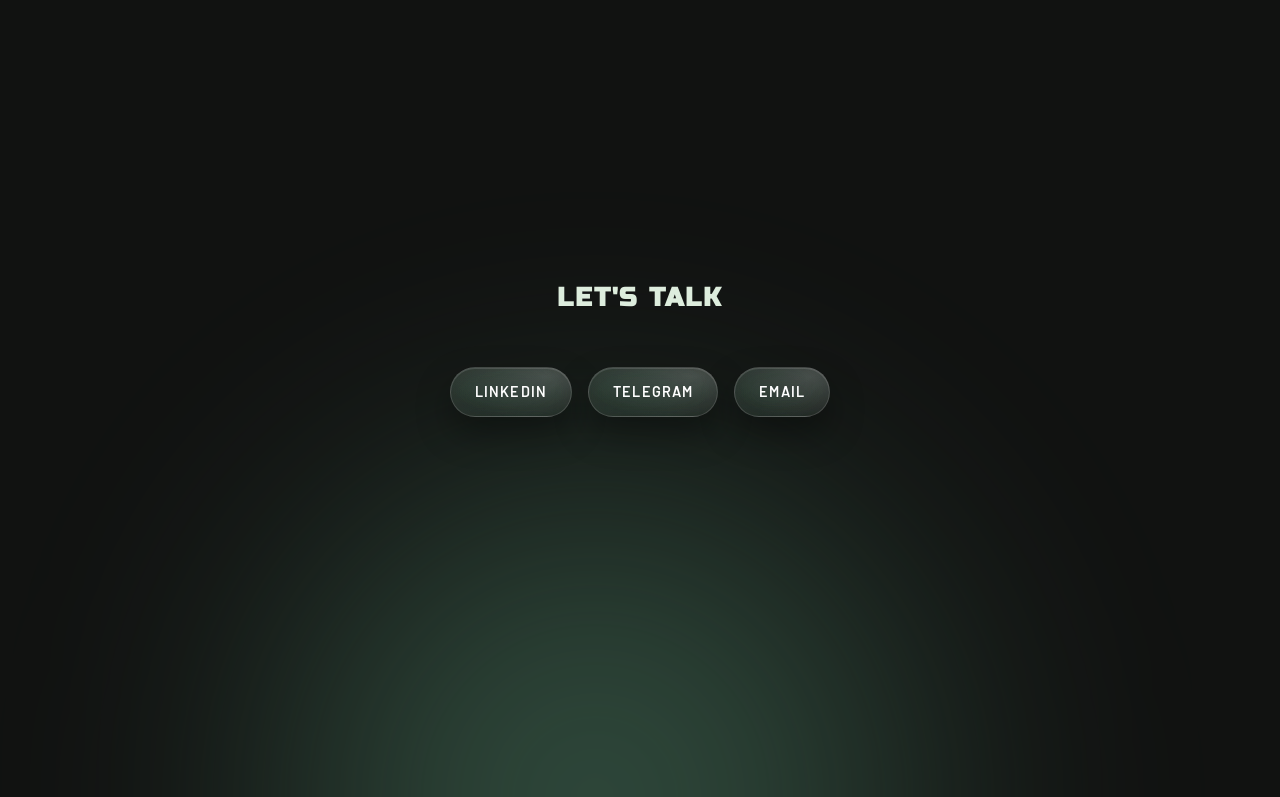
==== commit 5c9a9063: "Update index.html" ====
--- a/index.html
+++ b/index.html
@@ -29,6 +29,10 @@
   <link rel="icon" href="favicon.png" type="image/png">
 
   <link rel="stylesheet" href="styles.css">
+
+  <!-- 100% privacy-first analytics -->
+  <script async src="https://scripts.simpleanalyticscdn.com/latest.js"></script>
+
 </head>
 <body>
   <!-- Navigation -->
--- a/styles.css
+++ b/styles.css
@@ -110,8 +110,8 @@
 body::before {
   content: '';
   position: absolute;
-  top: -55vh;
-  left: -45vw;
+  top: -65vh;
+  left: -5vw;
   width: clamp(520px, 68vw, 880px);
   aspect-ratio: 1;
   background: radial-gradient(circle at 40% 40%, rgba(72, 118, 94, 0.6), rgba(72, 118, 94, 0.32), transparent 70%);
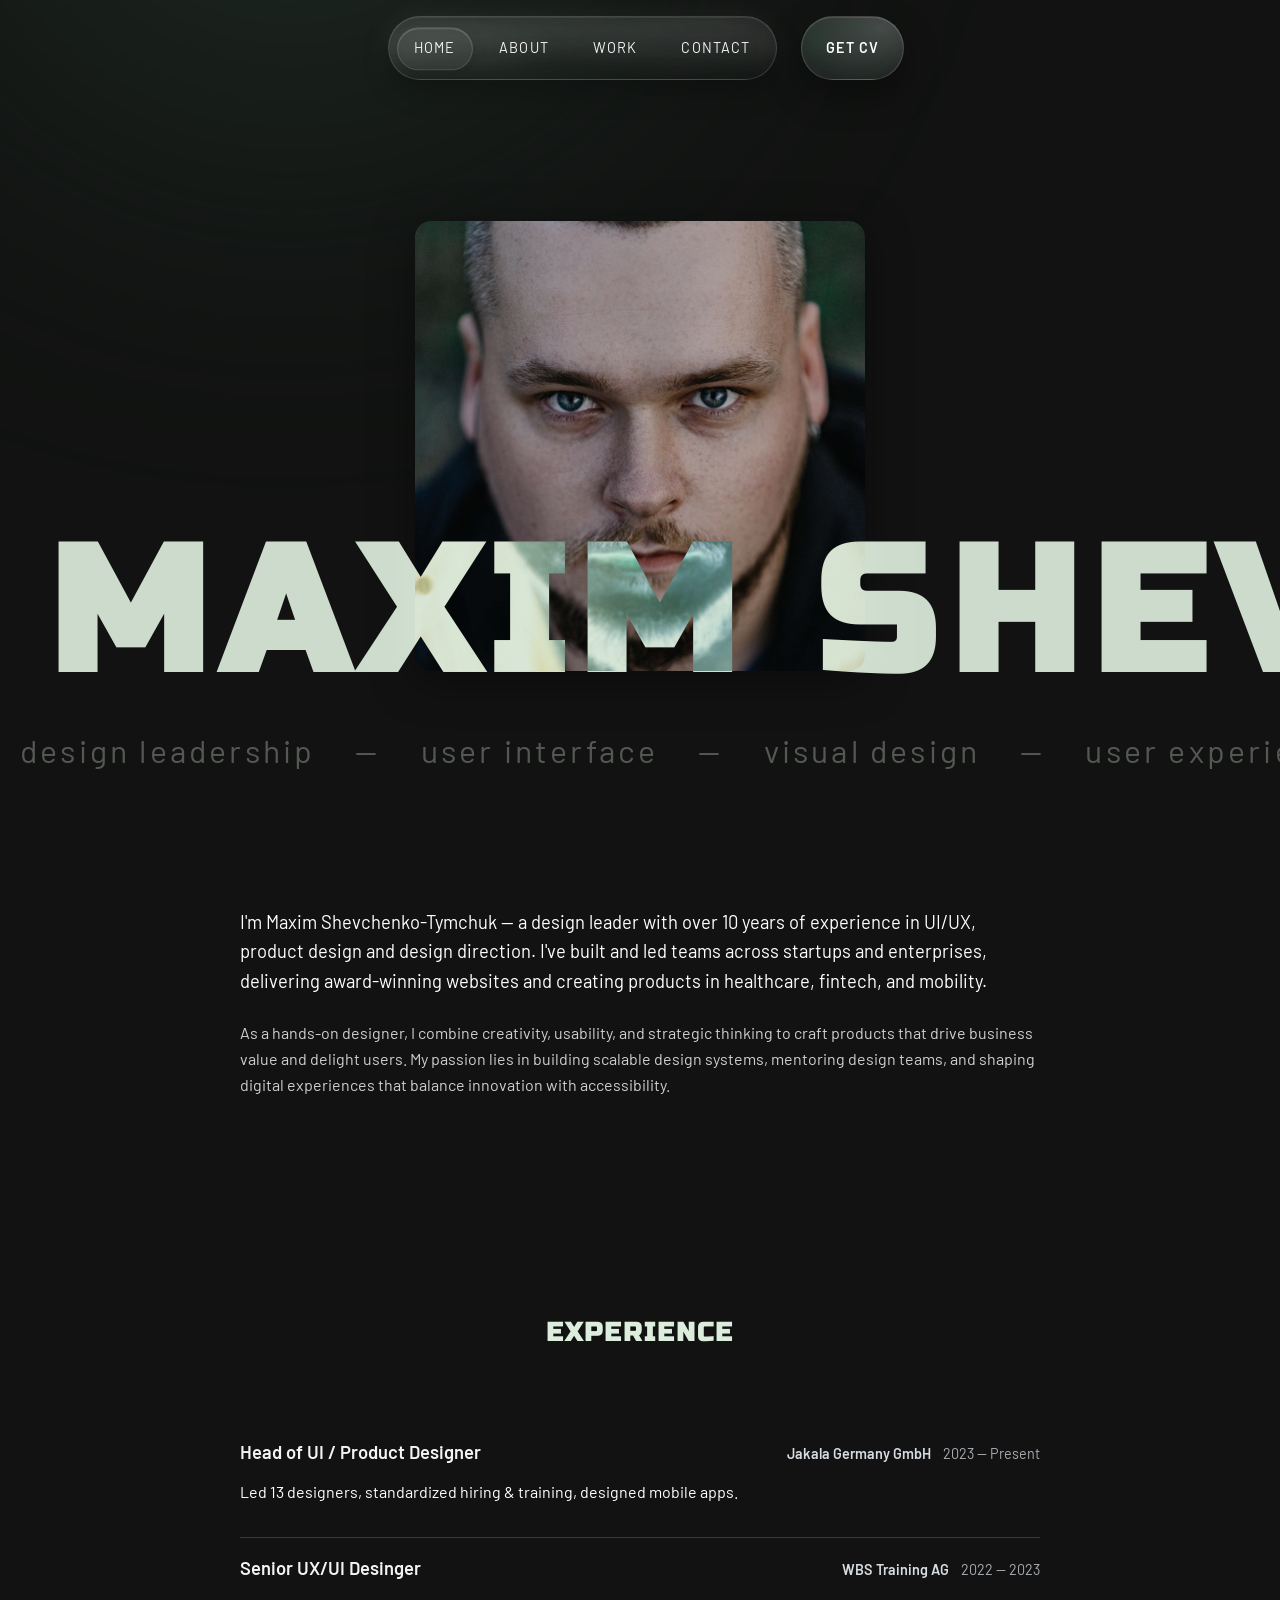
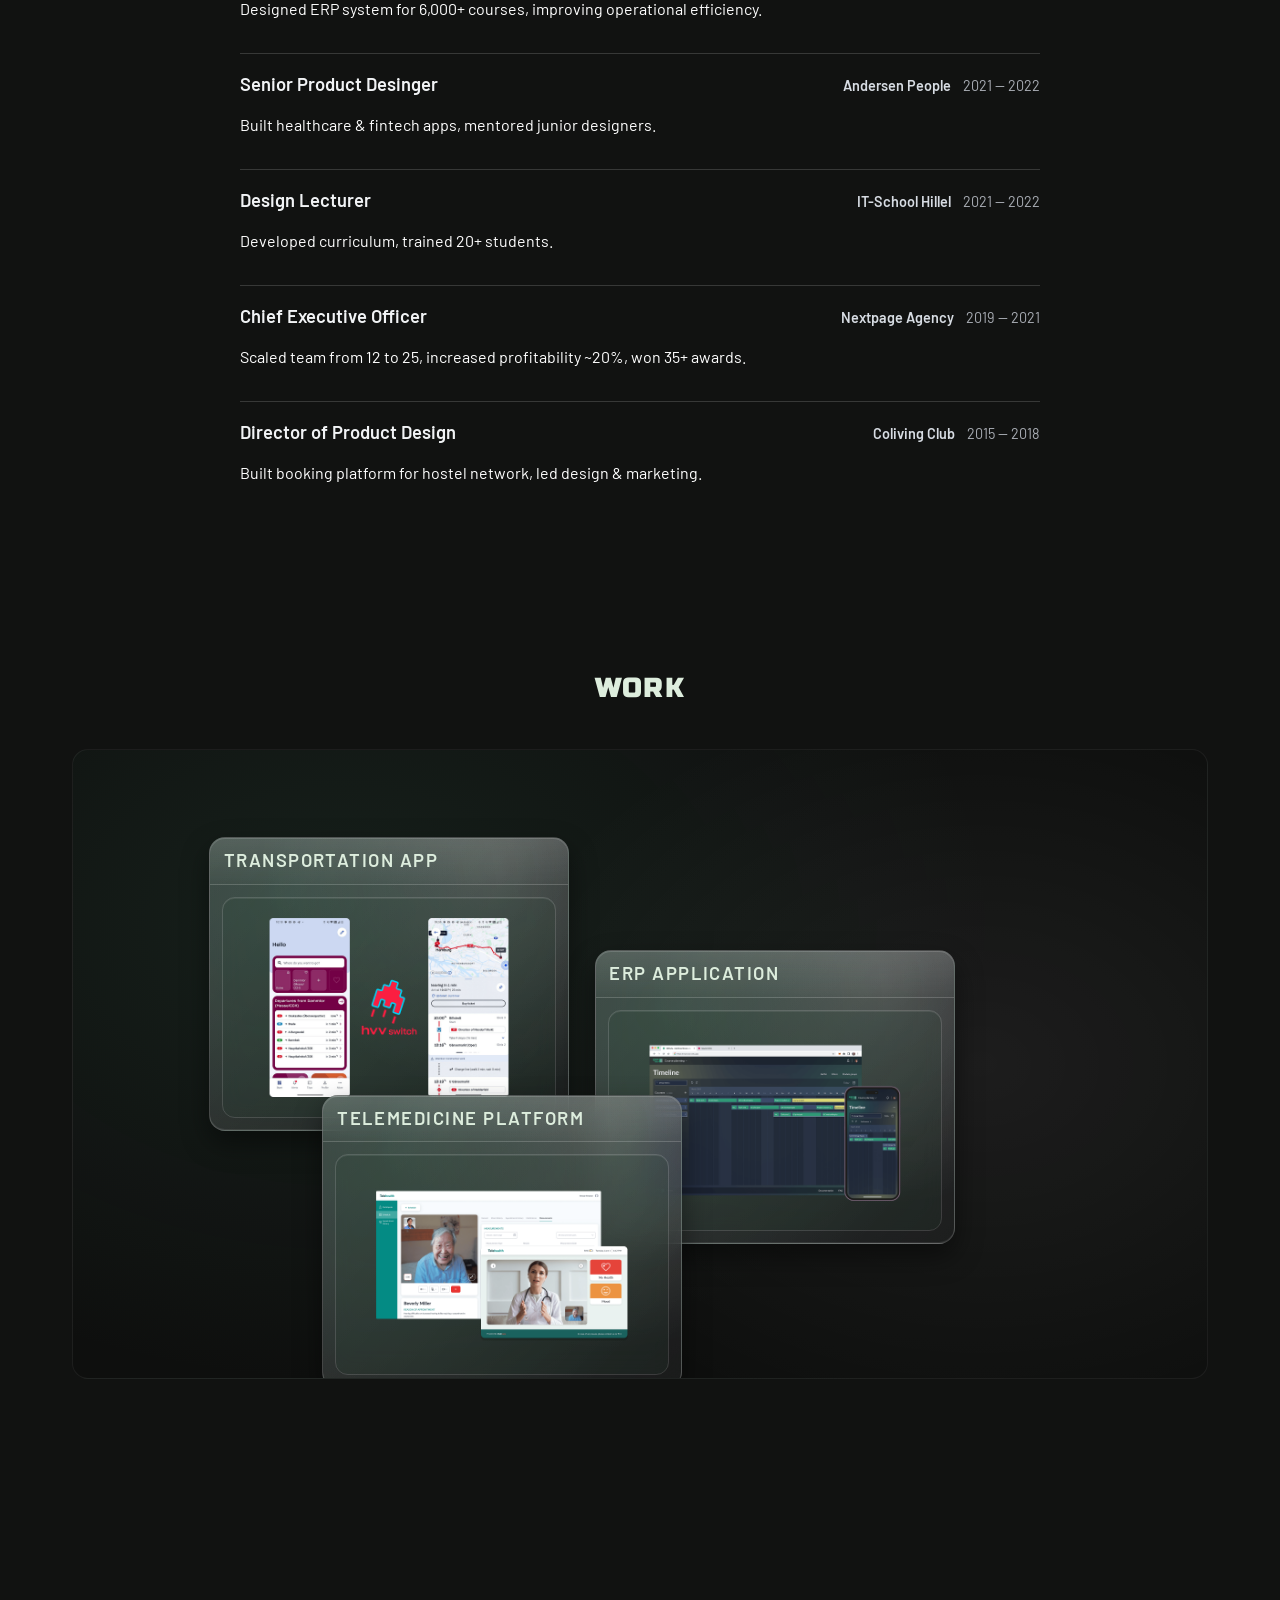
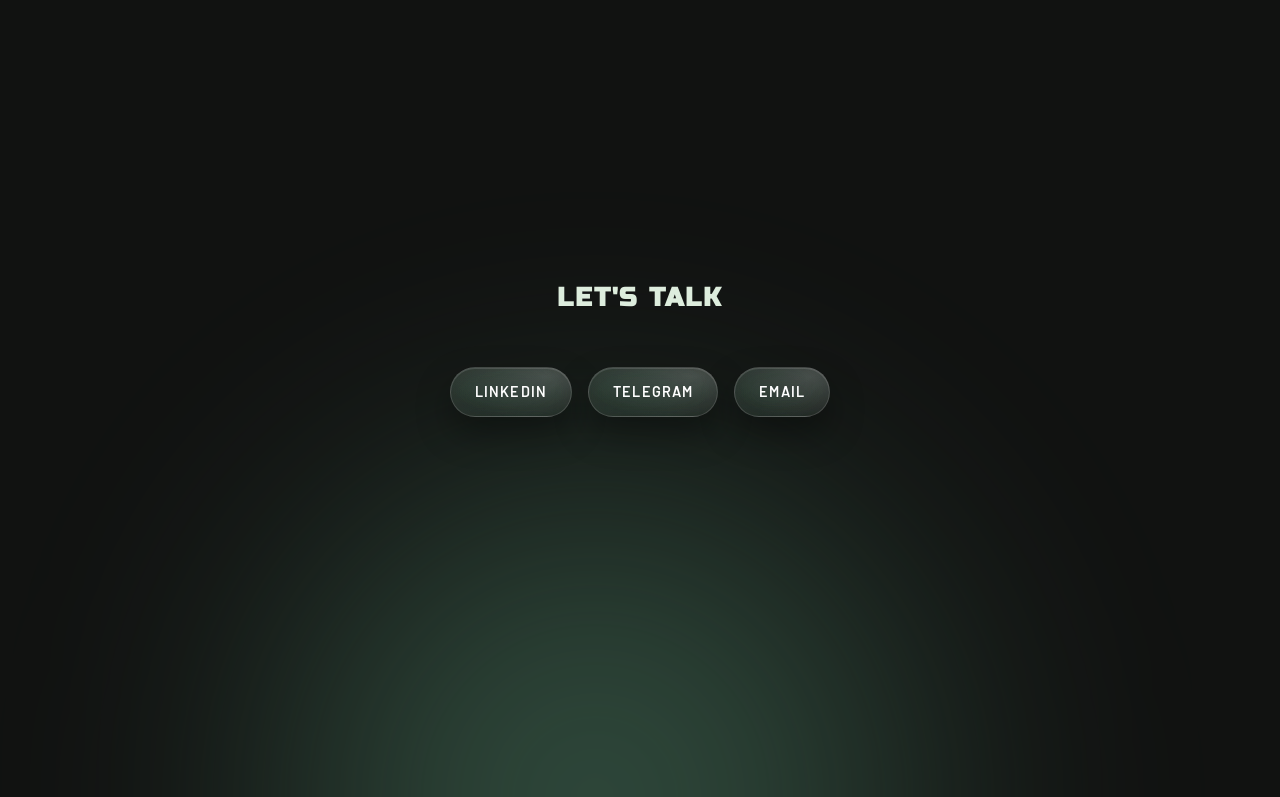
==== commit e843197f: "Update index.html" ====
--- a/index.html
+++ b/index.html
@@ -51,7 +51,7 @@
   </div>
 
   <div class="mobile-menu" aria-label="Mobile menu">
-    <a class="btn nav-cta mobile-nav-cta mobile-nav-cta--outside" href="Maxim_Shevchenko-Tymchuk_CV_Product-Designer.pdf" target="_blank">Get CV</a>
+    <a class="btn nav-cta mobile-nav-cta mobile-nav-cta--outside" href="/Maxim Shevchenko Tymchuk. Product Designer. Design CV.pdf" target="_blank">Get CV</a>
     <div class="mobile-menu-shell">
       <div class="mobile-menu-bar">
         <button class="mobile-menu-toggle" type="button" aria-label="Toggle menu" aria-expanded="false">
